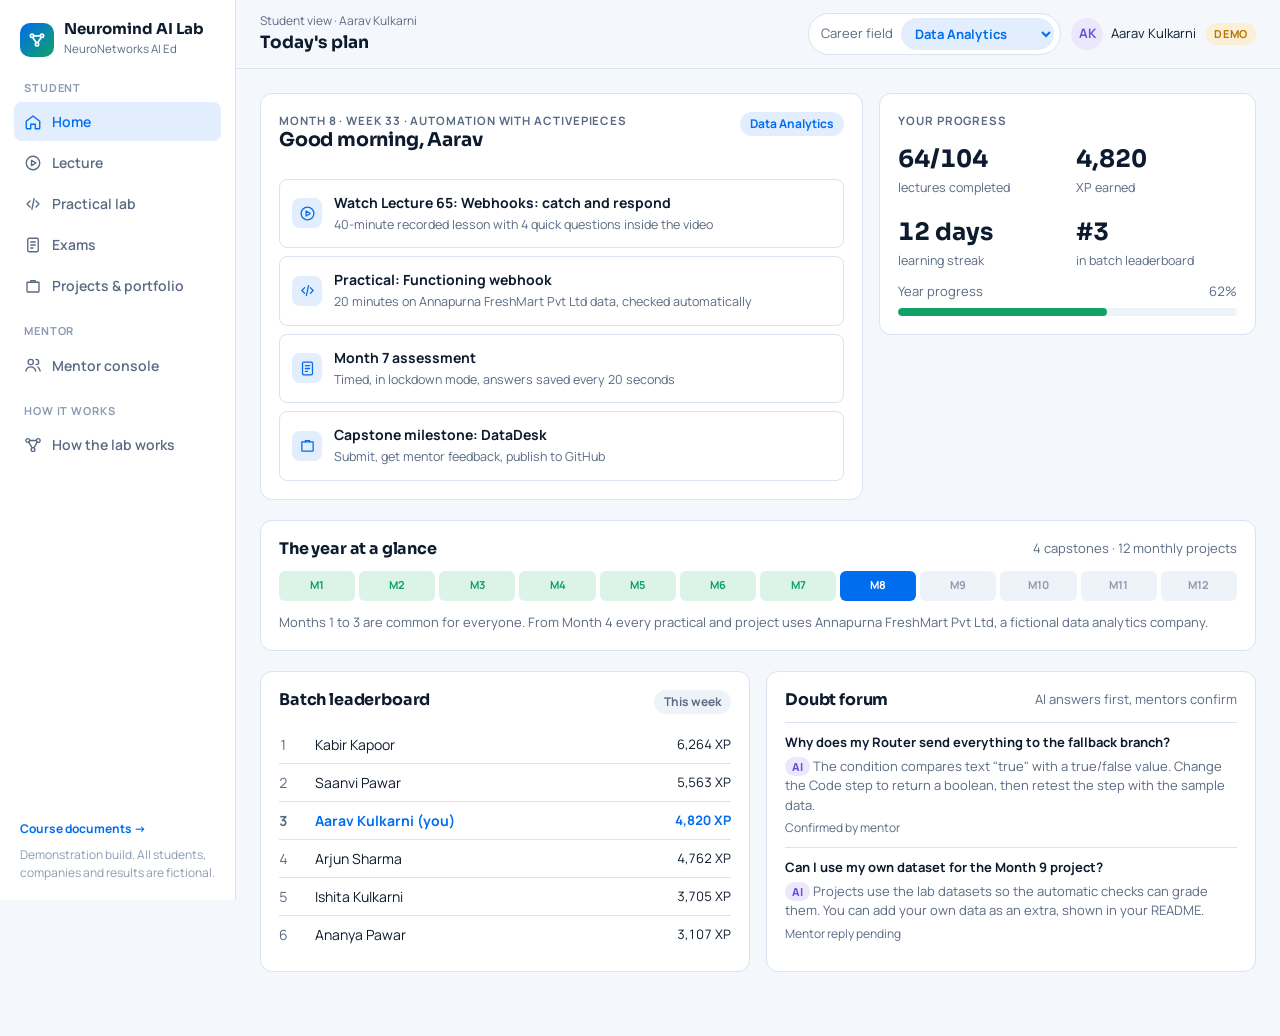
==== index.html @ dc72cc20 "Neuromind AI Lab demo and course documents" ====
<!doctype html>
<html lang="en">
<head>
<meta charset="utf-8">
<meta name="viewport" content="width=device-width,initial-scale=1,viewport-fit=cover">
<meta name="robots" content="noindex,nofollow">
<meta name="description" content="Clickable demo of the Neuromind AI Lab by NeuroNetworks AI Ed. All people, companies and numbers are demo data.">
<link rel="icon" href="data:image/svg+xml,%3Csvg xmlns=%22http://www.w3.org/2000/svg%22 viewBox=%220 0 24 24%22%3E%3Crect width=%2224%22 height=%2224%22 rx=%226%22 fill=%22%23006DEE%22/%3E%3Cg fill=%22none%22 stroke=%22%23fff%22 stroke-width=%222%22%3E%3Ccircle cx=%226%22 cy=%227%22 r=%222%22/%3E%3Ccircle cx=%2218%22 cy=%227%22 r=%222%22/%3E%3Ccircle cx=%2212%22 cy=%2217%22 r=%222%22/%3E%3Cpath d=%22M8 7h8M7 9l4 6M17 9l-4 6%22/%3E%3C/g%3E%3C/svg%3E">
<style>:root{color-scheme:light;padding-top:env(safe-area-inset-top,0px);padding-bottom:env(safe-area-inset-bottom,0px)}body{margin:0;font:14px system-ui,-apple-system,sans-serif}img{max-width:100%}[hidden]{display:none!important}</style>
<title>Neuromind AI Lab Demo</title>
<link rel="preconnect" href="https://fonts.googleapis.com">
<link rel="stylesheet" href="https://fonts.googleapis.com/css2?family=Sora:wght@500;600;700&family=Manrope:wght@400;500;600;700;800&family=JetBrains+Mono:wght@400;500;700&display=swap">
<link rel="stylesheet" href="styles.css">
</head>
<body>

<div class="app">
  <aside class="side" aria-label="Main navigation">
    <div class="brand">
      <div class="brand-mark"><svg viewBox="0 0 24 24" fill="none" stroke="#fff" stroke-width="2" stroke-linecap="round" aria-hidden="true"><circle cx="6" cy="7" r="2"/><circle cx="18" cy="7" r="2"/><circle cx="12" cy="17" r="2"/><path d="M8 7h8M7 9l4 6M17 9l-4 6"/></svg></div>
      <div><b>Neuromind AI Lab</b><small>NeuroNetworks AI Ed</small></div>
    </div>
    <nav id="nav" style="display:contents"></nav>
    <div class="side-foot"><a href="docs/" style="display:block;margin-bottom:8px;color:var(--brand);font-weight:700;text-decoration:none">Course documents &rarr;</a>Demonstration build. All students, companies and results are fictional.</div>
  </aside>
  <div class="main">
    <header class="topbar">
      <div class="crumb"><small id="crumbGroup">Student view</small><strong id="crumbTitle">Home</strong></div>
      <div class="top-tools">
        <label class="field-pick" for="fieldSel">Career field <select id="fieldSel" aria-label="Career field"></select></label>
        <div class="who"><span class="avatar" id="whoAvatar">AK</span><span id="whoName">Student</span></div>
        <span class="demo-tag">Demo</span>
      </div>
    </header>
    <main class="view" id="view"></main>
  </div>
</div>

<script src="modules/data.js"></script>
<script src="core.js"></script>
<script src="modules/home.js"></script>
<script src="modules/lecture.js"></script>
<script src="modules/practical.js"></script>
<script src="modules/exam.js"></script>
<script src="modules/projects.js"></script>
<script src="modules/mentor.js"></script>
<script src="modules/flowmap.js"></script>
<script>
  if (document.readyState === 'loading') document.addEventListener('DOMContentLoaded', () => NM.boot()); else NM.boot();
</script>

</body>
</html>
---- styles.css ----
/* Neuromind AI Lab demo — shared design system.
   Layout: app shell — left nav (collapses to top tabs on tablet/phone), top bar with field switcher, one working view at a time.
   Brand: NeuroNetworks AI Ed blue (#006DEE) and green, cool blue-tinted neutrals. */
:root {
  --bg: #F4F7FC; --surface: #FFFFFF; --surface-2: #EEF3FA; --line: #DAE3F0; --fg: #0D1B2E; --muted: #5A6A82; --faint: #8D9BB0;
  --brand: #006DEE; --brand-strong: #0052B8; --brand-soft: #E2EDFD; --on-brand: #FFFFFF;
  --green: #11A267; --green-soft: #DCF3E8; --amber: #B97300; --amber-soft: #FBEFD6; --red: #C93A30; --red-soft: #FBE2DF;
  --violet: #6A4CE0; --violet-soft: #ECE8FC;
  --code-bg: #0F1B2D; --code-fg: #DCE6F5; --code-muted: #7F91AB; --code-key: #7CB7FF; --code-str: #7EE0AE; --code-num: #FFC870;
  --shadow: 0 1px 2px rgba(13, 27, 46, .06), 0 6px 20px rgba(13, 27, 46, .06);
  --radius: 12px; --radius-sm: 8px;
  --display: "Sora", "Manrope", system-ui, sans-serif; --body: "Manrope", system-ui, -apple-system, "Segoe UI", sans-serif;
  --mono: "JetBrains Mono", ui-monospace, "SFMono-Regular", Menlo, Consolas, monospace;
}
@media (prefers-color-scheme: dark) { :root:not([data-theme="light"]) {
  --bg: #0A111D; --surface: #111A2B; --surface-2: #17223A; --line: #24324D; --fg: #E5ECF7; --muted: #95A5BD; --faint: #6C7D97;
  --brand: #4B9BFF; --brand-strong: #7AB4FF; --brand-soft: #132A4D; --on-brand: #06101F;
  --green: #34C98C; --green-soft: #10372A; --amber: #E8A93C; --amber-soft: #3A2C10; --red: #F2685D; --red-soft: #3E1A17;
  --violet: #A08BFF; --violet-soft: #251E48;
  --code-bg: #070D18; --shadow: 0 1px 2px rgba(0,0,0,.4), 0 6px 20px rgba(0,0,0,.3); color-scheme: dark } }
:root[data-theme="dark"] {
  --bg: #0A111D; --surface: #111A2B; --surface-2: #17223A; --line: #24324D; --fg: #E5ECF7; --muted: #95A5BD; --faint: #6C7D97;
  --brand: #4B9BFF; --brand-strong: #7AB4FF; --brand-soft: #132A4D; --on-brand: #06101F;
  --green: #34C98C; --green-soft: #10372A; --amber: #E8A93C; --amber-soft: #3A2C10; --red: #F2685D; --red-soft: #3E1A17;
  --violet: #A08BFF; --violet-soft: #251E48;
  --code-bg: #070D18; --shadow: 0 1px 2px rgba(0,0,0,.4), 0 6px 20px rgba(0,0,0,.3); color-scheme: dark }

* { box-sizing: border-box }
html, body { height: 100% }
body { background: var(--bg); color: var(--fg); font-family: var(--body); font-size: 15px; line-height: 1.5; -webkit-font-smoothing: antialiased }
h1, h2, h3, h4 { font-family: var(--display); line-height: 1.25; margin: 0; text-wrap: balance; letter-spacing: -.01em }
h1 { font-size: 24px } h2 { font-size: 19px } h3 { font-size: 16px } h4 { font-size: 14px }
p { margin: 0 }
a { color: var(--brand) }
button, input, select, textarea { font: inherit; color: inherit }
:focus-visible { outline: 2px solid var(--brand); outline-offset: 2px }
code, kbd, pre { font-family: var(--mono); font-size: 13px }
.num { font-variant-numeric: tabular-nums }

/* ---------- App shell ---------- */
.app { display: grid; grid-template-columns: 236px minmax(0, 1fr); min-height: 100% }
.side { background: var(--surface); border-right: 1px solid var(--line); padding: 18px 14px; display: flex; flex-direction: column; gap: 18px; position: sticky; top: 0; height: 100vh; overflow-y: auto }
.brand { display: flex; align-items: center; gap: 10px; padding: 2px 6px }
.brand-mark { width: 34px; height: 34px; border-radius: 10px; background: linear-gradient(135deg, var(--brand), var(--green)); display: grid; place-items: center; flex: none }
.brand-mark svg { width: 20px; height: 20px }
.brand b { font-family: var(--display); font-size: 15px; display: block; line-height: 1.15 }
.brand small { color: var(--muted); font-size: 11.5px }
.nav-group { display: grid; gap: 2px }
.nav-group > span { font-size: 11px; font-weight: 700; letter-spacing: .08em; text-transform: uppercase; color: var(--faint); padding: 0 10px 4px }
.nav-btn { display: flex; align-items: center; gap: 10px; width: 100%; text-align: left; background: none; border: 0; border-radius: var(--radius-sm); padding: 9px 10px; cursor: pointer; color: var(--muted); font-weight: 600; font-size: 14px }
.nav-btn svg { width: 18px; height: 18px; flex: none }
.nav-btn:hover { background: var(--surface-2); color: var(--fg) }
.nav-btn[aria-current="page"] { background: var(--brand-soft); color: var(--brand) }
.side-foot { margin-top: auto; font-size: 12px; color: var(--faint); padding: 0 6px }

.main { min-width: 0; display: flex; flex-direction: column }
.topbar { position: sticky; top: env(safe-area-inset-top, 0px); z-index: 5; background: color-mix(in srgb, var(--bg) 88%, transparent); backdrop-filter: blur(8px);
  border-bottom: 1px solid var(--line); display: flex; flex-wrap: wrap; align-items: center; gap: 12px; justify-content: space-between;
  padding-block: 12px; padding-left: max(24px, env(safe-area-inset-left, 0px)); padding-right: max(24px, env(safe-area-inset-right, 0px)) }
.crumb { display: flex; flex-direction: column; min-width: 0 }
.crumb small { color: var(--muted); font-size: 12px }
.crumb strong { font-family: var(--display); font-size: 17px }
.top-tools { display: flex; align-items: center; gap: 10px; flex-wrap: wrap }
.field-pick { display: flex; align-items: center; gap: 8px; background: var(--surface); border: 1px solid var(--line); border-radius: 99px; padding: 4px 6px 4px 12px; font-size: 13px; color: var(--muted) }
.field-pick select { border: 0; background: var(--brand-soft); color: var(--brand); font-weight: 700; border-radius: 99px; padding: 6px 10px; cursor: pointer }
.who { display: flex; align-items: center; gap: 8px; font-size: 13px }
.avatar { width: 32px; height: 32px; border-radius: 50%; background: var(--violet-soft); color: var(--violet); display: grid; place-items: center; font-weight: 700; font-size: 13px; flex: none }
.view { padding-block: 24px 64px; padding-left: max(24px, env(safe-area-inset-left, 0px)); padding-right: max(24px, env(safe-area-inset-right, 0px)); display: grid; gap: 20px; align-content: start; min-width: 0 }
.demo-tag { font-size: 11px; font-weight: 700; letter-spacing: .06em; text-transform: uppercase; color: var(--amber); background: var(--amber-soft); padding: 3px 8px; border-radius: 99px }

/* ---------- Shared components (modules use these) ---------- */
.card { background: var(--surface); border: 1px solid var(--line); border-radius: var(--radius); padding: 18px; min-width: 0 }
.card.flat { box-shadow: none } .card.raised { box-shadow: var(--shadow) }
.card-head { display: flex; justify-content: space-between; align-items: start; gap: 12px; margin-bottom: 12px; flex-wrap: wrap }
.eyebrow { font-size: 11.5px; font-weight: 700; letter-spacing: .08em; text-transform: uppercase; color: var(--muted) }
.muted { color: var(--muted) } .small { font-size: 13px } .tiny { font-size: 12px }
.row { display: flex; gap: 12px; align-items: center; flex-wrap: wrap }
.stack { display: grid; gap: 12px }
.grid-2 { display: grid; grid-template-columns: repeat(2, minmax(0, 1fr)); gap: 16px }
.grid-3 { display: grid; grid-template-columns: repeat(3, minmax(0, 1fr)); gap: 16px }
.grid-4 { display: grid; grid-template-columns: repeat(4, minmax(0, 1fr)); gap: 16px }
.btn { display: inline-flex; align-items: center; justify-content: center; gap: 8px; border: 1px solid var(--line); background: var(--surface); color: var(--fg); border-radius: var(--radius-sm); padding: 9px 14px; font-weight: 700; font-size: 14px; cursor: pointer; white-space: nowrap }
.btn:hover { border-color: var(--brand); color: var(--brand) }
.btn.primary { background: var(--brand); border-color: var(--brand); color: var(--on-brand) }
.btn.primary:hover { background: var(--brand-strong); border-color: var(--brand-strong); color: var(--on-brand) }
.btn.success { background: var(--green); border-color: var(--green); color: #fff }
.btn.ghost { background: transparent; border-color: transparent }
.btn.sm { padding: 6px 10px; font-size: 13px }
.btn:disabled { opacity: .5; cursor: not-allowed }
.btn svg { width: 16px; height: 16px }
.pill { display: inline-flex; align-items: center; gap: 6px; font-size: 12px; font-weight: 700; padding: 3px 10px; border-radius: 99px; background: var(--surface-2); color: var(--muted); white-space: nowrap }
.pill.blue { background: var(--brand-soft); color: var(--brand) } .pill.green { background: var(--green-soft); color: var(--green) }
.pill.amber { background: var(--amber-soft); color: var(--amber) } .pill.red { background: var(--red-soft); color: var(--red) }
.pill.violet { background: var(--violet-soft); color: var(--violet) }
.dot { width: 8px; height: 8px; border-radius: 50%; background: currentColor; display: inline-block }
.progress { height: 8px; background: var(--surface-2); border-radius: 99px; overflow: hidden }
.progress > i { display: block; height: 100%; background: var(--brand); border-radius: inherit; transition: width .5s ease }
.progress.green > i { background: var(--green) }
.stat { display: grid; gap: 2px }
.stat b { font-family: var(--display); font-size: 24px; font-variant-numeric: tabular-nums }
.stat span { color: var(--muted); font-size: 12.5px }
.table-wrap { overflow-x: auto; border: 1px solid var(--line); border-radius: var(--radius) }
table { width: 100%; border-collapse: collapse; font-size: 14px; background: var(--surface) }
th { text-align: left; font-size: 12px; font-weight: 700; letter-spacing: .04em; text-transform: uppercase; color: var(--muted); background: var(--surface-2); padding: 10px 12px; white-space: nowrap }
td { padding: 10px 12px; border-top: 1px solid var(--line); vertical-align: middle }
tr.clickable { cursor: pointer } tr.clickable:hover td { background: var(--surface-2) }
.code { background: var(--code-bg); color: var(--code-fg); border-radius: var(--radius-sm); padding: 14px 16px; overflow-x: auto; font-family: var(--mono); font-size: 13px; line-height: 1.6; white-space: pre }
.code .k { color: var(--code-key) } .code .s { color: var(--code-str) } .code .n { color: var(--code-num) } .code .c { color: var(--code-muted) }
.term { background: var(--code-bg); color: var(--code-fg); border-radius: var(--radius-sm); padding: 12px 14px; font-family: var(--mono); font-size: 12.5px; line-height: 1.6; min-height: 120px; overflow: auto; white-space: pre-wrap }
.term .ok { color: var(--code-str) } .term .bad { color: #FF8A80 } .term .dim { color: var(--code-muted) }
.check { display: flex; gap: 10px; align-items: start; padding: 8px 0; border-top: 1px solid var(--line); font-size: 14px }
.check:first-child { border-top: 0 }
.check .ic { width: 20px; height: 20px; border-radius: 50%; display: grid; place-items: center; flex: none; font-size: 12px; font-weight: 800 }
.check.pass .ic { background: var(--green-soft); color: var(--green) } .check.fail .ic { background: var(--red-soft); color: var(--red) }
.check.wait .ic { background: var(--surface-2); color: var(--faint) } .check.run .ic { background: var(--brand-soft); color: var(--brand) }
.tabs { display: flex; gap: 4px; border-bottom: 1px solid var(--line); overflow-x: auto }
.tab { background: none; border: 0; border-bottom: 2px solid transparent; padding: 10px 12px; font-weight: 700; color: var(--muted); cursor: pointer; white-space: nowrap }
.tab[aria-selected="true"] { color: var(--brand); border-color: var(--brand) }
.empty { color: var(--muted); text-align: center; padding: 28px 12px; font-size: 14px }
.note { font-size: 13px; color: var(--muted); background: var(--surface-2); border-radius: var(--radius-sm); padding: 10px 12px }
.callout { border: 1px solid var(--line); border-left: 3px solid var(--brand); border-radius: var(--radius-sm); padding: 12px 14px; background: var(--surface) }
.field-input { width: 100%; border: 1px solid var(--line); background: var(--surface); border-radius: var(--radius-sm); padding: 9px 12px }
.field-input:focus { outline: 2px solid var(--brand); outline-offset: 0; border-color: var(--brand) }
.spin { width: 14px; height: 14px; border-radius: 50%; border: 2px solid currentColor; border-right-color: transparent; display: inline-block; animation: nm-spin .8s linear infinite }
@keyframes nm-spin { to { transform: rotate(360deg) } }

/* Toasts */
.toasts { position: fixed; right: max(16px, env(safe-area-inset-right, 0px)); bottom: calc(16px + env(safe-area-inset-bottom, 0px)); display: grid; gap: 8px; z-index: 50; max-width: min(380px, calc(100vw - 32px)) }
.toast { background: var(--fg); color: var(--bg); border-radius: var(--radius-sm); padding: 11px 14px; font-size: 14px; font-weight: 600; box-shadow: var(--shadow); display: flex; gap: 10px; align-items: center; animation: nm-in .25s ease }
.toast.green { background: var(--green); color: #fff } .toast.amber { background: var(--amber); color: #fff } .toast.red { background: var(--red); color: #fff }
@keyframes nm-in { from { transform: translateY(8px); opacity: 0 } }

/* Modal */
.modal-back { position: fixed; inset: 0; background: rgba(5, 12, 24, .55); display: grid; place-items: center; z-index: 40; padding: 16px }
.modal { background: var(--surface); border-radius: 16px; max-width: 560px; width: 100%; padding: 22px; box-shadow: var(--shadow); max-height: calc(100vh - 32px); overflow: auto; display: grid; gap: 14px }

/* Home */
.hero-strip { display: grid; grid-template-columns: minmax(0, 1.6fr) minmax(0, 1fr); gap: 16px; align-items: start }
.today { display: grid; gap: 14px }
.today-steps { display: grid; gap: 8px }
.today-step { display: flex; align-items: center; gap: 12px; padding: 12px; border: 1px solid var(--line); border-radius: var(--radius-sm); background: var(--surface); cursor: pointer; text-align: left; width: 100% }
.today-step:hover { border-color: var(--brand) }
.today-step .ix { width: 30px; height: 30px; border-radius: 8px; display: grid; place-items: center; background: var(--brand-soft); color: var(--brand); flex: none }
.today-step .ix svg { width: 17px; height: 17px }
.today-step .tx { flex: 1; min-width: 0 }
.today-step .tx b { display: block; font-size: 14px }
.today-step .tx span { font-size: 12.5px; color: var(--muted) }
.lb li { display: grid; grid-template-columns: 26px 1fr auto; gap: 10px; align-items: center; padding: 8px 0; border-top: 1px solid var(--line); font-size: 14px }
.lb li:first-child { border-top: 0 }
.lb li.me { color: var(--brand); font-weight: 700 }
.lb ol { list-style: none; margin: 0; padding: 0 }
.forum-item { display: grid; gap: 4px; padding: 10px 0; border-top: 1px solid var(--line) }
.forum-item:first-child { border-top: 0 }
.ai-badge { font-size: 11px; font-weight: 800; color: var(--violet); background: var(--violet-soft); padding: 2px 7px; border-radius: 99px }
.months { display: grid; grid-template-columns: repeat(12, minmax(0, 1fr)); gap: 4px }
.months i { height: 30px; border-radius: 6px; background: var(--surface-2); display: grid; place-items: center; font-style: normal; font-size: 11px; font-weight: 700; color: var(--faint) }
.months i.done { background: var(--green-soft); color: var(--green) } .months i.now { background: var(--brand); color: var(--on-brand) }

/* ---------- Responsive: tablet and phone ---------- */
@media (max-width: 1100px) {
  .grid-4 { grid-template-columns: repeat(2, minmax(0, 1fr)) }
  .grid-3 { grid-template-columns: repeat(2, minmax(0, 1fr)) }
  .hero-strip { grid-template-columns: minmax(0, 1fr) }
}
@media (max-width: 900px) {
  .app { grid-template-columns: minmax(0, 1fr) }
  .side { position: static; height: auto; flex-direction: row; align-items: center; gap: 10px; border-right: 0; border-bottom: 1px solid var(--line); overflow-x: auto; padding: 10px max(16px, env(safe-area-inset-left, 0px)) }
  .side .nav-group > span, .side-foot, .brand small { display: none }
  .nav-group { display: flex; gap: 4px }
  .nav-btn { white-space: nowrap; padding: 8px 10px }
  .brand b { font-size: 14px; white-space: nowrap }
  .topbar, .view { padding-left: max(16px, env(safe-area-inset-left, 0px)); padding-right: max(16px, env(safe-area-inset-right, 0px)) }
}
@media (max-width: 640px) {
  .grid-2, .grid-3, .grid-4 { grid-template-columns: minmax(0, 1fr) }
  .months { grid-template-columns: repeat(6, minmax(0, 1fr)) }
}
@media (prefers-reduced-motion: reduce) { *, *::before, *::after { animation-duration: .01ms !important; transition-duration: .01ms !important } }
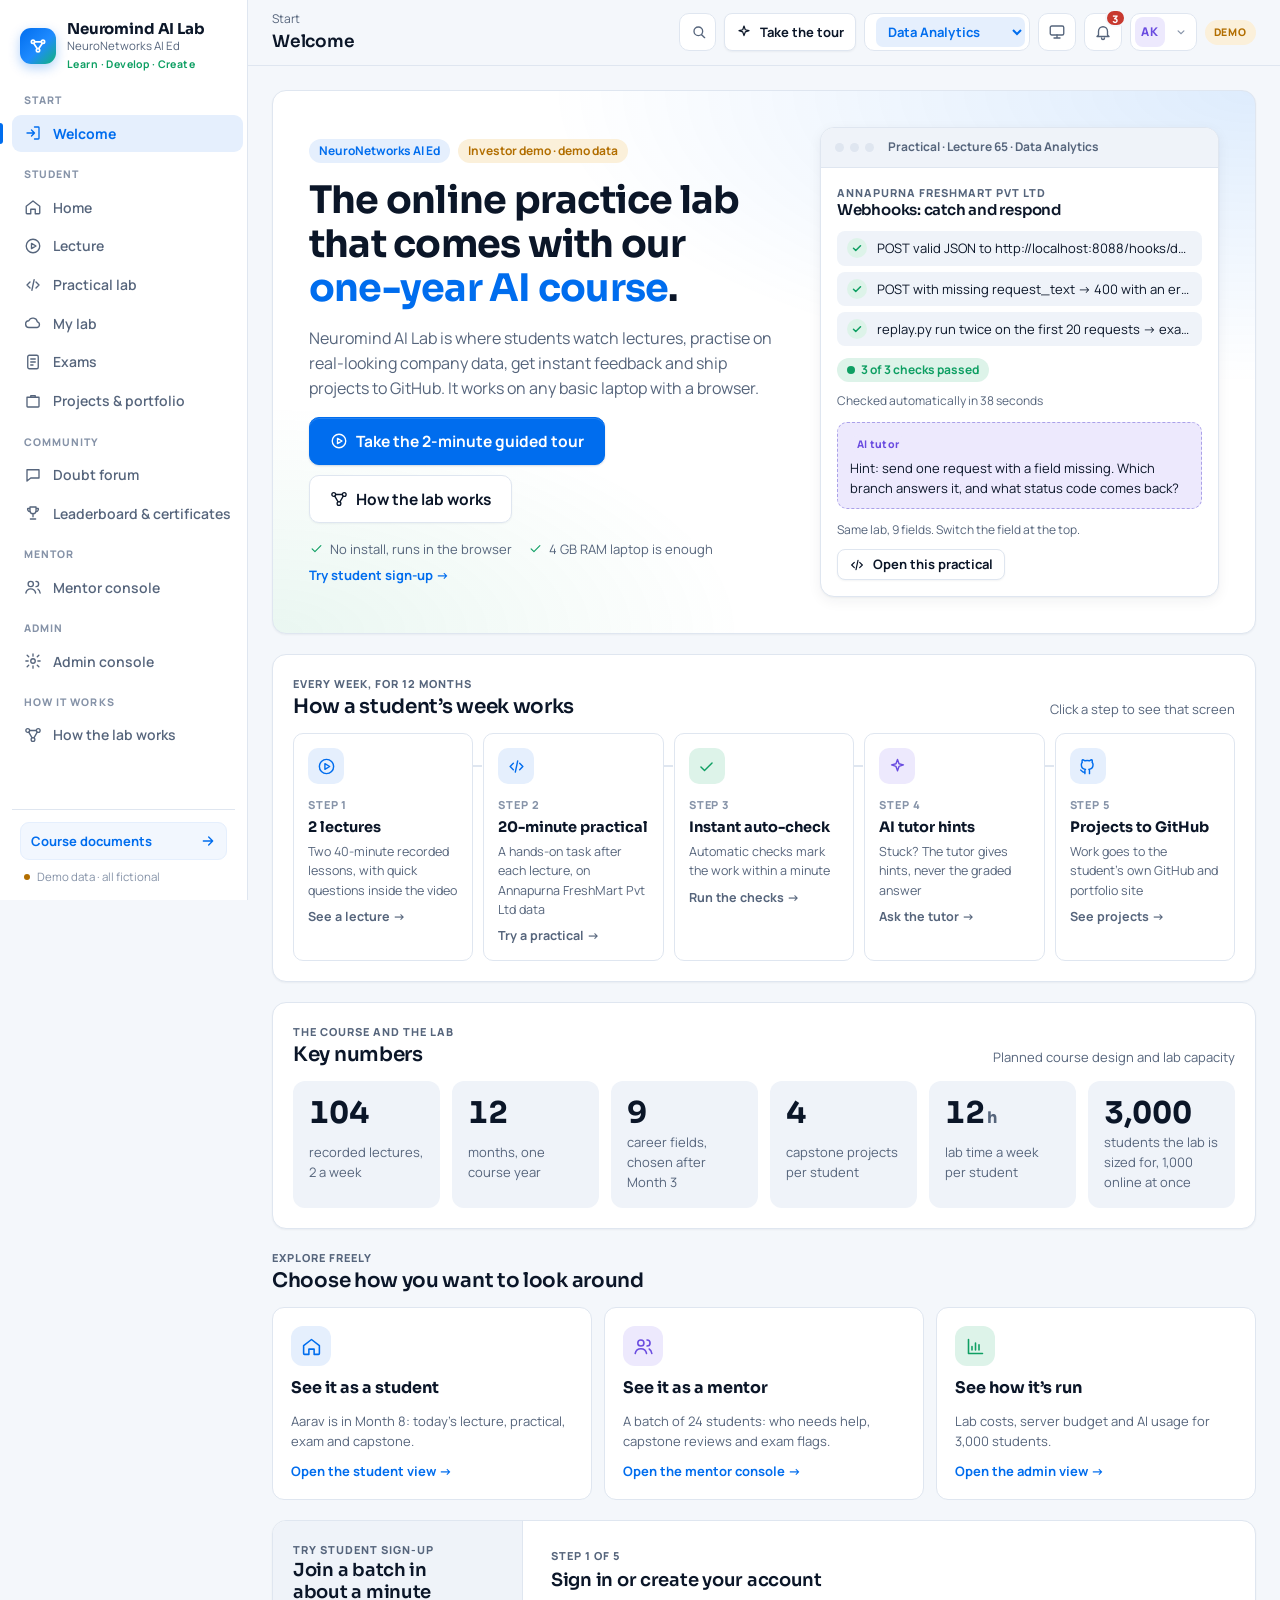
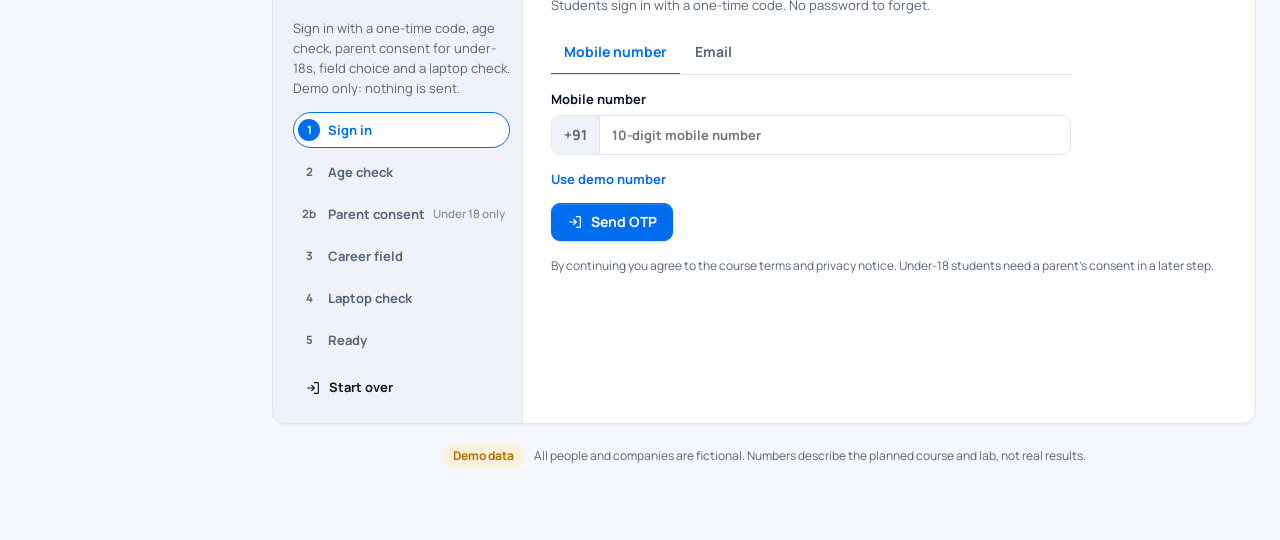
==== commit 6a21e38b: "Work in progress: UI refresh and new screens (welcome, my lab, forum, leaderboard, admin)" ====
--- a/index.html
+++ b/index.html
@@ -5,31 +5,45 @@
 <meta name="viewport" content="width=device-width,initial-scale=1,viewport-fit=cover">
 <meta name="robots" content="noindex,nofollow">
 <meta name="description" content="Clickable demo of the Neuromind AI Lab by NeuroNetworks AI Ed. All people, companies and numbers are demo data.">
+<meta name="theme-color" content="#006DEE">
 <link rel="icon" href="data:image/svg+xml,%3Csvg xmlns=%22http://www.w3.org/2000/svg%22 viewBox=%220 0 24 24%22%3E%3Crect width=%2224%22 height=%2224%22 rx=%226%22 fill=%22%23006DEE%22/%3E%3Cg fill=%22none%22 stroke=%22%23fff%22 stroke-width=%222%22%3E%3Ccircle cx=%226%22 cy=%227%22 r=%222%22/%3E%3Ccircle cx=%2218%22 cy=%227%22 r=%222%22/%3E%3Ccircle cx=%2212%22 cy=%2217%22 r=%222%22/%3E%3Cpath d=%22M8 7h8M7 9l4 6M17 9l-4 6%22/%3E%3C/g%3E%3C/svg%3E">
-<style>:root{color-scheme:light;padding-top:env(safe-area-inset-top,0px);padding-bottom:env(safe-area-inset-bottom,0px)}body{margin:0;font:14px system-ui,-apple-system,sans-serif}img{max-width:100%}[hidden]{display:none!important}</style>
+<style>:root{color-scheme:light}body{margin:0;font:14px system-ui,-apple-system,sans-serif}img{max-width:100%}[hidden]{display:none!important}</style>
+<script>try{var t=localStorage.getItem('nm-demo-theme');if(t==='light'||t==='dark')document.documentElement.setAttribute('data-theme',t)}catch(e){}</script>
 <title>Neuromind AI Lab Demo</title>
 <link rel="preconnect" href="https://fonts.googleapis.com">
+<link rel="preconnect" href="https://fonts.gstatic.com" crossorigin>
 <link rel="stylesheet" href="https://fonts.googleapis.com/css2?family=Sora:wght@500;600;700&family=Manrope:wght@400;500;600;700;800&family=JetBrains+Mono:wght@400;500;700&display=swap">
 <link rel="stylesheet" href="styles.css">
 </head>
 <body>
 
-<div class="app">
-  <aside class="side" aria-label="Main navigation">
-    <div class="brand">
+<div class="app" id="app">
+  <aside class="side" id="side" aria-label="Main navigation">
+    <a class="brand" href="#home" aria-label="Neuromind AI Lab home">
       <div class="brand-mark"><svg viewBox="0 0 24 24" fill="none" stroke="#fff" stroke-width="2" stroke-linecap="round" aria-hidden="true"><circle cx="6" cy="7" r="2"/><circle cx="18" cy="7" r="2"/><circle cx="12" cy="17" r="2"/><path d="M8 7h8M7 9l4 6M17 9l-4 6"/></svg></div>
-      <div><b>Neuromind AI Lab</b><small>NeuroNetworks AI Ed</small></div>
+      <div><b>Neuromind AI Lab</b><small>NeuroNetworks AI Ed</small><small class="tagline">Learn · Develop · Create</small></div>
+    </a>
+    <nav id="nav" class="side-nav" aria-label="Screens"></nav>
+    <div class="side-foot">
+      <a class="docs-link" href="docs/">Course documents <svg viewBox="0 0 24 24" fill="none" stroke="currentColor" stroke-width="2" stroke-linecap="round" stroke-linejoin="round" aria-hidden="true"><path d="M5 12h14M13 6l6 6-6 6"/></svg></a>
+      <div class="demo-note"><span class="dot"></span>Demo data · all fictional</div>
     </div>
-    <nav id="nav" style="display:contents"></nav>
-    <div class="side-foot"><a href="docs/" style="display:block;margin-bottom:8px;color:var(--brand);font-weight:700;text-decoration:none">Course documents &rarr;</a>Demonstration build. All students, companies and results are fictional.</div>
   </aside>
+  <div class="side-backdrop" id="sideBackdrop"></div>
   <div class="main">
     <header class="topbar">
-      <div class="crumb"><small id="crumbGroup">Student view</small><strong id="crumbTitle">Home</strong></div>
+      <div class="top-left">
+        <button class="icon-btn menu-btn" id="menuBtn" type="button" aria-label="Open menu" aria-controls="side" aria-expanded="false"><svg viewBox="0 0 24 24" fill="none" stroke="currentColor" stroke-width="2" stroke-linecap="round" aria-hidden="true"><path d="M4 7h16M4 12h16M4 17h16"/></svg></button>
+        <div class="crumb"><small id="crumbGroup">Student view</small><strong id="crumbTitle">Home</strong></div>
+      </div>
       <div class="top-tools">
-        <label class="field-pick" for="fieldSel">Career field <select id="fieldSel" aria-label="Career field"></select></label>
-        <div class="who"><span class="avatar" id="whoAvatar">AK</span><span id="whoName">Student</span></div>
-        <span class="demo-tag">Demo</span>
+        <button class="search-btn" id="searchBtn" type="button" aria-label="Search screens, lectures and students" aria-keyshortcuts="Control+K Meta+K"><svg viewBox="0 0 24 24" fill="none" stroke="currentColor" stroke-width="2" stroke-linecap="round" aria-hidden="true"><circle cx="11" cy="11" r="6.5"/><path d="M16 16l4.5 4.5"/></svg><span class="lbl">Search</span><kbd id="searchKbd">Ctrl K</kbd></button>
+        <button class="btn sm tour-btn" id="tourBtn" type="button" aria-label="Take the guided tour"><svg viewBox="0 0 24 24" fill="none" stroke="currentColor" stroke-width="1.8" stroke-linecap="round" stroke-linejoin="round" aria-hidden="true"><path d="M12 3l1.9 5.6L19.5 10l-5.6 1.9L12 17.5l-1.9-5.6L4.5 10l5.6-1.4z"/></svg><span class="tb-lbl">Take the tour</span></button>
+        <label class="field-pick" for="fieldSel"><span class="fp-lbl">Career field</span> <select id="fieldSel" aria-label="Career field"></select></label>
+        <button class="icon-btn" id="themeBtn" type="button" aria-label="Colour theme" aria-haspopup="menu" aria-expanded="false"></button>
+        <button class="icon-btn" id="bellBtn" type="button" aria-label="Notifications" aria-haspopup="dialog" aria-expanded="false"><svg viewBox="0 0 24 24" fill="none" stroke="currentColor" stroke-width="1.8" stroke-linecap="round" stroke-linejoin="round" aria-hidden="true"><path d="M6 16V11a6 6 0 0 1 12 0v5l2 2H4z"/><path d="M10 20a2 2 0 0 0 4 0"/></svg><span class="badge" id="bellCount" hidden>0</span></button>
+        <button class="who" id="roleBtn" type="button" aria-label="Switch view" aria-haspopup="menu" aria-expanded="false"><span class="avatar" id="whoAvatar">AK</span><span class="who-tx"><b id="whoName">Student</b><small id="whoRole">Student</small></span><svg class="caret" viewBox="0 0 24 24" fill="none" stroke="currentColor" stroke-width="2" stroke-linecap="round" aria-hidden="true"><path d="M7 10l5 5 5-5"/></svg></button>
+        <span class="demo-tag" title="All people, companies and numbers are fictional">Demo</span>
       </div>
     </header>
     <main class="view" id="view"></main>
@@ -38,12 +52,17 @@
 
 <script src="modules/data.js"></script>
 <script src="core.js"></script>
+<script src="modules/welcome.js"></script>
 <script src="modules/home.js"></script>
 <script src="modules/lecture.js"></script>
 <script src="modules/practical.js"></script>
 <script src="modules/exam.js"></script>
 <script src="modules/projects.js"></script>
 <script src="modules/mentor.js"></script>
+<script src="modules/workspace.js"></script>
+<script src="modules/forum.js"></script>
+<script src="modules/achievements.js"></script>
+<script src="modules/admin.js"></script>
 <script src="modules/flowmap.js"></script>
 <script>
   if (document.readyState === 'loading') document.addEventListener('DOMContentLoaded', () => NM.boot()); else NM.boot();
--- a/styles.css
+++ b/styles.css
@@ -1,149 +1,285 @@
 /* Neuromind AI Lab demo — shared design system.
-   Layout: app shell — left nav (collapses to top tabs on tablet/phone), top bar with field switcher, one working view at a time.
-   Brand: NeuroNetworks AI Ed blue (#006DEE) and green, cool blue-tinted neutrals. */
+   Layout: app shell — left nav (off-canvas drawer on tablet/phone), top bar with search, tour, field switcher, theme, notifications and role, one working view at a time.
+   Brand: NeuroNetworks AI Ed blue (#006DEE) with a green accent, cool blue-tinted neutrals. Tokens are only ever added, never renamed. */
 :root {
-  --bg: #F4F7FC; --surface: #FFFFFF; --surface-2: #EEF3FA; --line: #DAE3F0; --fg: #0D1B2E; --muted: #5A6A82; --faint: #8D9BB0;
-  --brand: #006DEE; --brand-strong: #0052B8; --brand-soft: #E2EDFD; --on-brand: #FFFFFF;
-  --green: #11A267; --green-soft: #DCF3E8; --amber: #B97300; --amber-soft: #FBEFD6; --red: #C93A30; --red-soft: #FBE2DF;
-  --violet: #6A4CE0; --violet-soft: #ECE8FC;
-  --code-bg: #0F1B2D; --code-fg: #DCE6F5; --code-muted: #7F91AB; --code-key: #7CB7FF; --code-str: #7EE0AE; --code-num: #FFC870;
-  --shadow: 0 1px 2px rgba(13, 27, 46, .06), 0 6px 20px rgba(13, 27, 46, .06);
-  --radius: 12px; --radius-sm: 8px;
+  --bg: #F4F7FB; --surface: #FFFFFF; --surface-2: #EFF3F9; --surface-3: #E6ECF5; --line: #DFE6F0; --line-strong: #C9D4E4;
+  --fg: #0B1628; --muted: #56657C; --faint: #8693A8;
+  --brand: #006DEE; --brand-strong: #0057C2; --brand-soft: #E5EFFD; --brand-softer: #F2F7FE; --on-brand: #FFFFFF;
+  --green: #0E9F63; --green-strong: #0A8150; --green-soft: #DDF3E9; --amber: #B26E00; --amber-soft: #FBF0DA; --red: #C8392F; --red-soft: #FCE4E1;
+  --violet: #6A4CE0; --violet-soft: #EDE9FD;
+  --code-bg: #0E1A2C; --code-fg: #DCE6F5; --code-muted: #7F91AB; --code-key: #7CB7FF; --code-str: #7EE0AE; --code-num: #FFC870;
+  --brand-grad: linear-gradient(135deg, #006DEE 0%, #1F8BFF 55%, #12B37A 100%);
+  --ring: color-mix(in srgb, var(--brand) 32%, transparent);
+  --backdrop: rgba(8, 16, 30, .48);
+  --shadow-xs: 0 1px 2px rgba(15, 30, 55, .05);
+  --shadow: 0 1px 2px rgba(15, 30, 55, .04), 0 4px 14px rgba(15, 30, 55, .06);
+  --shadow-lg: 0 2px 6px rgba(15, 30, 55, .06), 0 18px 48px rgba(15, 30, 55, .16);
+  --radius: 14px; --radius-sm: 9px; --radius-lg: 18px; --radius-pill: 999px;
+  --ease: cubic-bezier(.2, .7, .2, 1);
+  --side-w: 248px;
   --display: "Sora", "Manrope", system-ui, sans-serif; --body: "Manrope", system-ui, -apple-system, "Segoe UI", sans-serif;
   --mono: "JetBrains Mono", ui-monospace, "SFMono-Regular", Menlo, Consolas, monospace;
 }
 @media (prefers-color-scheme: dark) { :root:not([data-theme="light"]) {
-  --bg: #0A111D; --surface: #111A2B; --surface-2: #17223A; --line: #24324D; --fg: #E5ECF7; --muted: #95A5BD; --faint: #6C7D97;
-  --brand: #4B9BFF; --brand-strong: #7AB4FF; --brand-soft: #132A4D; --on-brand: #06101F;
-  --green: #34C98C; --green-soft: #10372A; --amber: #E8A93C; --amber-soft: #3A2C10; --red: #F2685D; --red-soft: #3E1A17;
-  --violet: #A08BFF; --violet-soft: #251E48;
-  --code-bg: #070D18; --shadow: 0 1px 2px rgba(0,0,0,.4), 0 6px 20px rgba(0,0,0,.3); color-scheme: dark } }
+  --bg: #090F1A; --surface: #101828; --surface-2: #162034; --surface-3: #1D2940; --line: #223049; --line-strong: #31415F;
+  --fg: #E6EDF8; --muted: #97A6BE; --faint: #6B7C97;
+  --brand: #4B9BFF; --brand-strong: #78B4FF; --brand-soft: #12284A; --brand-softer: #0F1E36; --on-brand: #06101F;
+  --green: #34C98C; --green-strong: #5ED8A5; --green-soft: #0F3428; --amber: #E8A93C; --amber-soft: #382A10; --red: #F2685D; --red-soft: #3C1A17;
+  --violet: #A08BFF; --violet-soft: #241D47;
+  --code-bg: #070D18;
+  --brand-grad: linear-gradient(135deg, #2F86FF 0%, #4B9BFF 55%, #2DBF85 100%);
+  --backdrop: rgba(2, 6, 14, .66);
+  --shadow-xs: 0 1px 2px rgba(0, 0, 0, .3);
+  --shadow: 0 1px 2px rgba(0, 0, 0, .35), 0 6px 18px rgba(0, 0, 0, .28);
+  --shadow-lg: 0 2px 8px rgba(0, 0, 0, .4), 0 22px 56px rgba(0, 0, 0, .55);
+  color-scheme: dark } }
 :root[data-theme="dark"] {
-  --bg: #0A111D; --surface: #111A2B; --surface-2: #17223A; --line: #24324D; --fg: #E5ECF7; --muted: #95A5BD; --faint: #6C7D97;
-  --brand: #4B9BFF; --brand-strong: #7AB4FF; --brand-soft: #132A4D; --on-brand: #06101F;
-  --green: #34C98C; --green-soft: #10372A; --amber: #E8A93C; --amber-soft: #3A2C10; --red: #F2685D; --red-soft: #3E1A17;
-  --violet: #A08BFF; --violet-soft: #251E48;
-  --code-bg: #070D18; --shadow: 0 1px 2px rgba(0,0,0,.4), 0 6px 20px rgba(0,0,0,.3); color-scheme: dark }
+  --bg: #090F1A; --surface: #101828; --surface-2: #162034; --surface-3: #1D2940; --line: #223049; --line-strong: #31415F;
+  --fg: #E6EDF8; --muted: #97A6BE; --faint: #6B7C97;
+  --brand: #4B9BFF; --brand-strong: #78B4FF; --brand-soft: #12284A; --brand-softer: #0F1E36; --on-brand: #06101F;
+  --green: #34C98C; --green-strong: #5ED8A5; --green-soft: #0F3428; --amber: #E8A93C; --amber-soft: #382A10; --red: #F2685D; --red-soft: #3C1A17;
+  --violet: #A08BFF; --violet-soft: #241D47;
+  --code-bg: #070D18;
+  --brand-grad: linear-gradient(135deg, #2F86FF 0%, #4B9BFF 55%, #2DBF85 100%);
+  --backdrop: rgba(2, 6, 14, .66);
+  --shadow-xs: 0 1px 2px rgba(0, 0, 0, .3);
+  --shadow: 0 1px 2px rgba(0, 0, 0, .35), 0 6px 18px rgba(0, 0, 0, .28);
+  --shadow-lg: 0 2px 8px rgba(0, 0, 0, .4), 0 22px 56px rgba(0, 0, 0, .55);
+  color-scheme: dark }
+:root[data-theme="light"] { color-scheme: light }
 
 * { box-sizing: border-box }
 html, body { height: 100% }
-body { background: var(--bg); color: var(--fg); font-family: var(--body); font-size: 15px; line-height: 1.5; -webkit-font-smoothing: antialiased }
-h1, h2, h3, h4 { font-family: var(--display); line-height: 1.25; margin: 0; text-wrap: balance; letter-spacing: -.01em }
-h1 { font-size: 24px } h2 { font-size: 19px } h3 { font-size: 16px } h4 { font-size: 14px }
+body { margin: 0; background: var(--bg); color: var(--fg); font-family: var(--body); font-size: 15px; line-height: 1.55; -webkit-font-smoothing: antialiased; -moz-osx-font-smoothing: grayscale; text-rendering: optimizeLegibility }
+h1, h2, h3, h4 { font-family: var(--display); line-height: 1.25; margin: 0; text-wrap: balance; letter-spacing: -.015em; font-weight: 600 }
+h1 { font-size: 26px; font-weight: 700 } h2 { font-size: 20px } h3 { font-size: 16.5px } h4 { font-size: 14.5px }
 p { margin: 0 }
-a { color: var(--brand) }
+a { color: var(--brand); text-underline-offset: 2px }
 button, input, select, textarea { font: inherit; color: inherit }
-:focus-visible { outline: 2px solid var(--brand); outline-offset: 2px }
+:focus-visible { outline: 2px solid var(--brand); outline-offset: 2px; border-radius: 4px }
+::selection { background: var(--brand-soft) }
 code, kbd, pre { font-family: var(--mono); font-size: 13px }
+kbd { font-size: 11px; font-weight: 600; padding: 1px 6px; border: 1px solid var(--line); border-bottom-width: 2px; border-radius: 5px; background: var(--surface); color: var(--muted) }
 .num { font-variant-numeric: tabular-nums }
+.sr-only { position: absolute; width: 1px; height: 1px; overflow: hidden; clip: rect(0 0 0 0); white-space: nowrap }
 
 /* ---------- App shell ---------- */
-.app { display: grid; grid-template-columns: 236px minmax(0, 1fr); min-height: 100% }
-.side { background: var(--surface); border-right: 1px solid var(--line); padding: 18px 14px; display: flex; flex-direction: column; gap: 18px; position: sticky; top: 0; height: 100vh; overflow-y: auto }
-.brand { display: flex; align-items: center; gap: 10px; padding: 2px 6px }
-.brand-mark { width: 34px; height: 34px; border-radius: 10px; background: linear-gradient(135deg, var(--brand), var(--green)); display: grid; place-items: center; flex: none }
+.app { display: grid; grid-template-columns: var(--side-w) minmax(0, 1fr); min-height: 100% }
+.side { background: var(--surface); border-right: 1px solid var(--line); padding: 18px 12px 14px; display: flex; flex-direction: column; gap: 16px; position: sticky; top: 0; height: 100vh; height: 100dvh; overflow-y: auto; z-index: 30; scrollbar-width: thin }
+.brand { display: flex; align-items: center; gap: 11px; padding: 2px 8px 4px; text-decoration: none; color: inherit; min-width: 0 }
+.brand-mark { width: 36px; height: 36px; border-radius: 11px; background: var(--brand-grad); display: grid; place-items: center; flex: none; box-shadow: 0 4px 12px color-mix(in srgb, var(--brand) 30%, transparent) }
 .brand-mark svg { width: 20px; height: 20px }
-.brand b { font-family: var(--display); font-size: 15px; display: block; line-height: 1.15 }
-.brand small { color: var(--muted); font-size: 11.5px }
-.nav-group { display: grid; gap: 2px }
-.nav-group > span { font-size: 11px; font-weight: 700; letter-spacing: .08em; text-transform: uppercase; color: var(--faint); padding: 0 10px 4px }
-.nav-btn { display: flex; align-items: center; gap: 10px; width: 100%; text-align: left; background: none; border: 0; border-radius: var(--radius-sm); padding: 9px 10px; cursor: pointer; color: var(--muted); font-weight: 600; font-size: 14px }
-.nav-btn svg { width: 18px; height: 18px; flex: none }
+.brand b { font-family: var(--display); font-size: 15px; font-weight: 700; display: block; line-height: 1.15; letter-spacing: -.01em }
+.brand small { color: var(--muted); font-size: 11.5px; display: block }
+.brand .tagline { color: var(--green); font-weight: 700; font-size: 10.5px; letter-spacing: .04em; margin-top: 1px }
+.side-nav { display: grid; gap: 14px; align-content: start }
+.nav-group { display: grid; gap: 1px }
+.nav-group > span { font-size: 10.5px; font-weight: 800; letter-spacing: .1em; text-transform: uppercase; color: var(--faint); padding: 0 12px 5px }
+.nav-btn { position: relative; display: flex; align-items: center; gap: 11px; width: 100%; text-align: left; background: none; border: 0; border-radius: var(--radius-sm); padding: 8px 12px; cursor: pointer; color: var(--muted); font-weight: 600; font-size: 14px; transition: background .15s, color .15s }
+.nav-btn svg { width: 18px; height: 18px; flex: none; transition: color .15s }
+.nav-btn span { min-width: 0; overflow: hidden; text-overflow: ellipsis; white-space: nowrap }
 .nav-btn:hover { background: var(--surface-2); color: var(--fg) }
-.nav-btn[aria-current="page"] { background: var(--brand-soft); color: var(--brand) }
-.side-foot { margin-top: auto; font-size: 12px; color: var(--faint); padding: 0 6px }
+.nav-btn:active { background: var(--surface-3) }
+.nav-btn[aria-current="page"] { background: var(--brand-soft); color: var(--brand); font-weight: 700 }
+.nav-btn[aria-current="page"]::before { content: ""; position: absolute; left: -12px; top: 8px; bottom: 8px; width: 3px; border-radius: 0 3px 3px 0; background: var(--brand) }
+.side-foot { margin-top: auto; font-size: 12px; color: var(--faint); padding: 12px 8px 0; border-top: 1px solid var(--line); display: grid; gap: 8px }
+.side-foot .docs-link { display: flex; align-items: center; justify-content: space-between; gap: 8px; color: var(--brand); font-weight: 700; font-size: 13px; text-decoration: none; padding: 8px 10px; border-radius: var(--radius-sm); background: var(--brand-softer); border: 1px solid var(--brand-soft) }
+.side-foot .docs-link:hover { background: var(--brand-soft) }
+.side-foot .docs-link svg { width: 16px; height: 16px }
+.side-foot .demo-note { display: flex; align-items: center; gap: 7px; padding: 0 4px; font-size: 11.5px }
+.side-foot .demo-note .dot { color: var(--amber); width: 6px; height: 6px }
+.side-backdrop { display: none }
 
 .main { min-width: 0; display: flex; flex-direction: column }
-.topbar { position: sticky; top: env(safe-area-inset-top, 0px); z-index: 5; background: color-mix(in srgb, var(--bg) 88%, transparent); backdrop-filter: blur(8px);
-  border-bottom: 1px solid var(--line); display: flex; flex-wrap: wrap; align-items: center; gap: 12px; justify-content: space-between;
-  padding-block: 12px; padding-left: max(24px, env(safe-area-inset-left, 0px)); padding-right: max(24px, env(safe-area-inset-right, 0px)) }
+.topbar { position: sticky; top: 0; z-index: 20; background: color-mix(in srgb, var(--bg) 82%, transparent); -webkit-backdrop-filter: saturate(1.4) blur(12px); backdrop-filter: saturate(1.4) blur(12px);
+  border-bottom: 1px solid var(--line); display: flex; flex-wrap: wrap; align-items: center; gap: 10px 14px; justify-content: space-between;
+  padding-block: calc(10px + env(safe-area-inset-top, 0px)) 10px; padding-left: max(24px, env(safe-area-inset-left, 0px)); padding-right: max(24px, env(safe-area-inset-right, 0px)) }
+.top-left { display: flex; align-items: center; gap: 10px; min-width: 0; flex: 1 1 200px }
 .crumb { display: flex; flex-direction: column; min-width: 0 }
-.crumb small { color: var(--muted); font-size: 12px }
-.crumb strong { font-family: var(--display); font-size: 17px }
-.top-tools { display: flex; align-items: center; gap: 10px; flex-wrap: wrap }
-.field-pick { display: flex; align-items: center; gap: 8px; background: var(--surface); border: 1px solid var(--line); border-radius: 99px; padding: 4px 6px 4px 12px; font-size: 13px; color: var(--muted) }
-.field-pick select { border: 0; background: var(--brand-soft); color: var(--brand); font-weight: 700; border-radius: 99px; padding: 6px 10px; cursor: pointer }
-.who { display: flex; align-items: center; gap: 8px; font-size: 13px }
-.avatar { width: 32px; height: 32px; border-radius: 50%; background: var(--violet-soft); color: var(--violet); display: grid; place-items: center; font-weight: 700; font-size: 13px; flex: none }
-.view { padding-block: 24px 64px; padding-left: max(24px, env(safe-area-inset-left, 0px)); padding-right: max(24px, env(safe-area-inset-right, 0px)); display: grid; gap: 20px; align-content: start; min-width: 0 }
-.demo-tag { font-size: 11px; font-weight: 700; letter-spacing: .06em; text-transform: uppercase; color: var(--amber); background: var(--amber-soft); padding: 3px 8px; border-radius: 99px }
+.crumb small { color: var(--muted); font-size: 12px; white-space: nowrap; overflow: hidden; text-overflow: ellipsis }
+.crumb strong { font-family: var(--display); font-size: 17px; font-weight: 600; letter-spacing: -.01em; white-space: nowrap; overflow: hidden; text-overflow: ellipsis }
+.top-tools { display: flex; align-items: center; gap: 8px; flex-wrap: wrap; justify-content: flex-end; min-width: 0 }
+.icon-btn { position: relative; width: 38px; height: 38px; display: inline-grid; place-items: center; border-radius: 10px; border: 1px solid var(--line); background: var(--surface); color: var(--muted); cursor: pointer; flex: none; transition: border-color .15s, color .15s, background .15s }
+.icon-btn svg { width: 18px; height: 18px }
+.icon-btn:hover, .icon-btn[aria-expanded="true"] { color: var(--brand); border-color: color-mix(in srgb, var(--brand) 40%, var(--line)); background: var(--brand-softer) }
+.menu-btn { display: none }
+.badge { position: absolute; top: -5px; right: -5px; min-width: 18px; height: 18px; padding: 0 5px; border-radius: 99px; background: var(--red); color: #fff; font-size: 10.5px; font-weight: 800; display: grid; place-items: center; border: 2px solid var(--bg); font-variant-numeric: tabular-nums }
+.search-btn { display: inline-flex; align-items: center; gap: 8px; height: 38px; padding: 0 8px 0 11px; border-radius: 10px; border: 1px solid var(--line); background: var(--surface); color: var(--faint); cursor: pointer; font-size: 13.5px; font-weight: 500; min-width: 180px; transition: border-color .15s }
+.search-btn svg { width: 16px; height: 16px; color: var(--muted) }
+.search-btn .lbl { flex: 1; text-align: left }
+.search-btn:hover { border-color: color-mix(in srgb, var(--brand) 40%, var(--line)) }
+.tour-btn { height: 38px }
+.field-pick { display: flex; align-items: center; gap: 8px; background: var(--surface); border: 1px solid var(--line); border-radius: 10px; height: 38px; padding: 0 4px 0 11px; font-size: 12.5px; color: var(--muted); font-weight: 600; min-width: 0 }
+.field-pick select { border: 0; background: var(--brand-soft); color: var(--brand); font-weight: 700; border-radius: 7px; padding: 5px 8px; cursor: pointer; max-width: 160px; font-size: 13px }
+.field-pick:focus-within { border-color: var(--brand) }
+.who { display: flex; align-items: center; gap: 9px; font-size: 13px; background: var(--surface); border: 1px solid var(--line); border-radius: 10px; height: 38px; padding: 0 8px 0 4px; cursor: pointer; min-width: 0; transition: border-color .15s }
+.who:hover, .who[aria-expanded="true"] { border-color: color-mix(in srgb, var(--brand) 40%, var(--line)) }
+.who .who-tx { display: grid; line-height: 1.15; text-align: left; min-width: 0 }
+.who .who-tx b, .who #whoName { font-weight: 700; font-size: 13px; white-space: nowrap; overflow: hidden; text-overflow: ellipsis; max-width: 140px }
+.who .who-tx small { font-size: 11px; color: var(--muted) }
+.who .caret { width: 14px; height: 14px; color: var(--faint) }
+.avatar { width: 30px; height: 30px; border-radius: 8px; background: var(--violet-soft); color: var(--violet); display: grid; place-items: center; font-weight: 800; font-size: 12px; flex: none; letter-spacing: .02em }
+.avatar.role-mentor { background: var(--green-soft); color: var(--green) }
+.avatar.role-admin { background: var(--amber-soft); color: var(--amber) }
+.view { padding-block: 24px 72px; padding-left: max(24px, env(safe-area-inset-left, 0px)); padding-right: max(24px, env(safe-area-inset-right, 0px)); display: grid; gap: 20px; align-content: start; min-width: 0; width: 100%; max-width: 1480px; margin-inline: auto }
+.view > * { animation: nm-view .32s var(--ease) backwards }
+@keyframes nm-view { from { opacity: 0; transform: translateY(6px) } }
+.demo-tag { font-size: 10.5px; font-weight: 800; letter-spacing: .08em; text-transform: uppercase; color: var(--amber); background: var(--amber-soft); padding: 4px 9px; border-radius: 99px; white-space: nowrap }
+
+/* Popovers from the top bar (positioned by core) */
+.pop { position: fixed; z-index: 60; width: 340px; max-width: calc(100vw - 24px); background: var(--surface); border: 1px solid var(--line); border-radius: var(--radius); box-shadow: var(--shadow-lg); padding: 6px; display: grid; gap: 2px; animation: nm-pop .16s var(--ease) }
+@keyframes nm-pop { from { opacity: 0; transform: translateY(-4px) scale(.98) } }
+.pop-head { display: flex; align-items: center; justify-content: space-between; gap: 8px; padding: 8px 10px 6px }
+.pop-head b { font-family: var(--display); font-size: 14px }
+.pop-item { display: flex; align-items: center; gap: 10px; width: 100%; text-align: left; background: none; border: 0; padding: 9px 10px; border-radius: var(--radius-sm); cursor: pointer; font-size: 13.5px; color: var(--fg); min-width: 0 }
+.pop-item:hover, .pop-item:focus-visible { background: var(--surface-2); outline: none }
+.pop-item svg { width: 17px; height: 17px; color: var(--muted); flex: none }
+.pop-item .tx { flex: 1; min-width: 0; display: grid }
+.pop-item .tx small { color: var(--muted); font-size: 12px }
+.pop-item[aria-checked="true"] { color: var(--brand); font-weight: 700 }
+.pop-item[aria-checked="true"] svg { color: var(--brand) }
+.pop-item .tick { margin-left: auto; color: var(--brand) }
+.pop-sep { height: 1px; background: var(--line); margin: 4px 6px }
+.notif-list { max-height: min(420px, 60vh); overflow-y: auto; display: grid; gap: 2px }
+.notif { display: grid; grid-template-columns: 10px minmax(0, 1fr); gap: 10px; text-align: left; background: none; border: 0; border-radius: var(--radius-sm); padding: 10px; cursor: pointer; width: 100% }
+.notif:hover { background: var(--surface-2) }
+.notif .nd { width: 8px; height: 8px; border-radius: 50%; margin-top: 6px; background: transparent }
+.notif.unread .nd { background: var(--brand) }
+.notif b { font-size: 13.5px; display: block; line-height: 1.35 }
+.notif.unread b { font-weight: 800 }
+.notif:not(.unread) b { font-weight: 600; color: var(--muted) }
+.notif p { font-size: 12.5px; color: var(--muted); margin-top: 2px; line-height: 1.4 }
+.notif time { font-size: 11px; color: var(--faint); display: block; margin-top: 3px }
+
+/* Command palette */
+.cmdk-back { position: fixed; inset: 0; background: var(--backdrop); z-index: 70; display: flex; justify-content: center; align-items: flex-start; padding: max(10vh, 16px) 16px 16px; animation: nm-fade .15s ease }
+.cmdk { width: 100%; max-width: 620px; background: var(--surface); border: 1px solid var(--line); border-radius: var(--radius-lg); box-shadow: var(--shadow-lg); overflow: hidden; display: flex; flex-direction: column; max-height: min(560px, 80vh); animation: nm-rise .2s var(--ease) }
+.cmdk-in { display: flex; align-items: center; gap: 10px; padding: 14px 16px; border-bottom: 1px solid var(--line) }
+.cmdk-in svg { width: 19px; height: 19px; color: var(--muted); flex: none }
+.cmdk-in input { flex: 1; min-width: 0; border: 0; background: none; font-size: 16px; outline: none; color: var(--fg) }
+.cmdk-in input::placeholder { color: var(--faint) }
+.cmdk-list { overflow-y: auto; padding: 6px; flex: 1; min-height: 0 }
+.cmdk-group { font-size: 10.5px; font-weight: 800; letter-spacing: .1em; text-transform: uppercase; color: var(--faint); padding: 10px 10px 4px }
+.cmdk-item { display: flex; align-items: center; gap: 11px; width: 100%; text-align: left; border: 0; background: none; border-radius: var(--radius-sm); padding: 9px 10px; cursor: pointer; min-width: 0 }
+.cmdk-item .ci { width: 30px; height: 30px; border-radius: 8px; background: var(--surface-2); color: var(--muted); display: grid; place-items: center; flex: none }
+.cmdk-item .ci svg { width: 16px; height: 16px }
+.cmdk-item .tx { flex: 1; min-width: 0; display: grid }
+.cmdk-item .tx b { font-size: 14px; font-weight: 600; white-space: nowrap; overflow: hidden; text-overflow: ellipsis }
+.cmdk-item .tx small { font-size: 12px; color: var(--muted); white-space: nowrap; overflow: hidden; text-overflow: ellipsis }
+.cmdk-item .go { font-size: 11.5px; color: var(--faint); flex: none }
+.cmdk-item[aria-selected="true"] { background: var(--brand-soft) }
+.cmdk-item[aria-selected="true"] .ci { background: var(--brand); color: var(--on-brand) }
+.cmdk-item[aria-selected="true"] .go { color: var(--brand) }
+.cmdk-foot { display: flex; gap: 14px; flex-wrap: wrap; padding: 9px 16px; border-top: 1px solid var(--line); font-size: 12px; color: var(--faint); background: var(--surface-2) }
+.cmdk-foot span { display: inline-flex; gap: 5px; align-items: center }
+
+/* Guided tour */
+.tour-layer { position: fixed; inset: 0; z-index: 80 }
+.tour-spot { position: fixed; border-radius: 12px; box-shadow: 0 0 0 9999px var(--backdrop), 0 0 0 3px var(--brand); pointer-events: none; transition: top .3s var(--ease), left .3s var(--ease), width .3s var(--ease), height .3s var(--ease); z-index: 81 }
+.tour-spot.none { top: 50% !important; left: 50% !important; width: 0 !important; height: 0 !important; box-shadow: 0 0 0 9999px var(--backdrop) }
+.tour-bubble { position: fixed; z-index: 82; width: 360px; max-width: calc(100vw - 24px); background: var(--surface); color: var(--fg); border: 1px solid var(--line); border-radius: var(--radius); box-shadow: var(--shadow-lg); padding: 16px 16px 14px; display: grid; gap: 10px; transition: top .3s var(--ease), left .3s var(--ease) }
+.tour-bubble .tb-top { display: flex; align-items: center; justify-content: space-between; gap: 10px }
+.tour-bubble .tb-step { font-size: 11px; font-weight: 800; letter-spacing: .08em; text-transform: uppercase; color: var(--brand) }
+.tour-bubble h3 { font-size: 16.5px }
+.tour-bubble p { font-size: 14px; color: var(--muted); line-height: 1.5 }
+.tour-bubble .tb-dots { display: flex; gap: 4px; flex-wrap: wrap }
+.tour-bubble .tb-dots i { width: 6px; height: 6px; border-radius: 50%; background: var(--line-strong) }
+.tour-bubble .tb-dots i.on { background: var(--brand); width: 16px; border-radius: 99px }
+.tour-bubble .tb-acts { display: flex; align-items: center; justify-content: space-between; gap: 8px; flex-wrap: wrap }
+.tour-bubble .tb-acts .row { gap: 8px }
 
 /* ---------- Shared components (modules use these) ---------- */
-.card { background: var(--surface); border: 1px solid var(--line); border-radius: var(--radius); padding: 18px; min-width: 0 }
+.card { background: var(--surface); border: 1px solid var(--line); border-radius: var(--radius); padding: 20px; min-width: 0; box-shadow: var(--shadow-xs) }
 .card.flat { box-shadow: none } .card.raised { box-shadow: var(--shadow) }
-.card-head { display: flex; justify-content: space-between; align-items: start; gap: 12px; margin-bottom: 12px; flex-wrap: wrap }
-.eyebrow { font-size: 11.5px; font-weight: 700; letter-spacing: .08em; text-transform: uppercase; color: var(--muted) }
+.card-head { display: flex; justify-content: space-between; align-items: start; gap: 12px; margin-bottom: 14px; flex-wrap: wrap }
+.card-head > * { min-width: 0 }
+.eyebrow { font-size: 11px; font-weight: 800; letter-spacing: .09em; text-transform: uppercase; color: var(--muted) }
 .muted { color: var(--muted) } .small { font-size: 13px } .tiny { font-size: 12px }
 .row { display: flex; gap: 12px; align-items: center; flex-wrap: wrap }
 .stack { display: grid; gap: 12px }
-.grid-2 { display: grid; grid-template-columns: repeat(2, minmax(0, 1fr)); gap: 16px }
-.grid-3 { display: grid; grid-template-columns: repeat(3, minmax(0, 1fr)); gap: 16px }
-.grid-4 { display: grid; grid-template-columns: repeat(4, minmax(0, 1fr)); gap: 16px }
-.btn { display: inline-flex; align-items: center; justify-content: center; gap: 8px; border: 1px solid var(--line); background: var(--surface); color: var(--fg); border-radius: var(--radius-sm); padding: 9px 14px; font-weight: 700; font-size: 14px; cursor: pointer; white-space: nowrap }
-.btn:hover { border-color: var(--brand); color: var(--brand) }
-.btn.primary { background: var(--brand); border-color: var(--brand); color: var(--on-brand) }
+.grid-2 { display: grid; grid-template-columns: repeat(2, minmax(0, 1fr)); gap: 18px }
+.grid-3 { display: grid; grid-template-columns: repeat(3, minmax(0, 1fr)); gap: 18px }
+.grid-4 { display: grid; grid-template-columns: repeat(4, minmax(0, 1fr)); gap: 18px }
+.btn { display: inline-flex; align-items: center; justify-content: center; gap: 8px; border: 1px solid var(--line); background: var(--surface); color: var(--fg); border-radius: var(--radius-sm); padding: 9px 15px; font-weight: 700; font-size: 14px; line-height: 1.3; cursor: pointer; white-space: nowrap; box-shadow: var(--shadow-xs); transition: background .15s, border-color .15s, color .15s, box-shadow .15s, transform .1s; text-decoration: none }
+.btn:hover { border-color: color-mix(in srgb, var(--brand) 45%, var(--line)); color: var(--brand); background: var(--brand-softer) }
+.btn:active { transform: translateY(1px) }
+.btn:focus-visible { outline: none; box-shadow: 0 0 0 3px var(--ring); border-color: var(--brand) }
+.btn.primary { background: var(--brand); border-color: var(--brand); color: var(--on-brand); box-shadow: 0 1px 2px rgba(0, 40, 100, .18), inset 0 1px 0 rgba(255, 255, 255, .14) }
 .btn.primary:hover { background: var(--brand-strong); border-color: var(--brand-strong); color: var(--on-brand) }
 .btn.success { background: var(--green); border-color: var(--green); color: #fff }
-.btn.ghost { background: transparent; border-color: transparent }
-.btn.sm { padding: 6px 10px; font-size: 13px }
-.btn:disabled { opacity: .5; cursor: not-allowed }
-.btn svg { width: 16px; height: 16px }
-.pill { display: inline-flex; align-items: center; gap: 6px; font-size: 12px; font-weight: 700; padding: 3px 10px; border-radius: 99px; background: var(--surface-2); color: var(--muted); white-space: nowrap }
+.btn.success:hover { background: var(--green-strong); border-color: var(--green-strong); color: #fff }
+.btn.ghost { background: transparent; border-color: transparent; box-shadow: none }
+.btn.ghost:hover { background: var(--surface-2); border-color: transparent }
+.btn.sm { padding: 6px 11px; font-size: 13px; border-radius: 8px }
+.btn:disabled, .btn[aria-disabled="true"] { opacity: .5; cursor: not-allowed; transform: none }
+.btn svg { width: 16px; height: 16px; flex: none }
+.pill { display: inline-flex; align-items: center; gap: 6px; font-size: 12px; font-weight: 700; padding: 3px 10px; border-radius: 99px; background: var(--surface-2); color: var(--muted); white-space: nowrap; line-height: 1.5 }
+.pill svg { width: 13px; height: 13px }
 .pill.blue { background: var(--brand-soft); color: var(--brand) } .pill.green { background: var(--green-soft); color: var(--green) }
 .pill.amber { background: var(--amber-soft); color: var(--amber) } .pill.red { background: var(--red-soft); color: var(--red) }
 .pill.violet { background: var(--violet-soft); color: var(--violet) }
-.dot { width: 8px; height: 8px; border-radius: 50%; background: currentColor; display: inline-block }
-.progress { height: 8px; background: var(--surface-2); border-radius: 99px; overflow: hidden }
-.progress > i { display: block; height: 100%; background: var(--brand); border-radius: inherit; transition: width .5s ease }
-.progress.green > i { background: var(--green) }
-.stat { display: grid; gap: 2px }
-.stat b { font-family: var(--display); font-size: 24px; font-variant-numeric: tabular-nums }
+.dot { width: 8px; height: 8px; border-radius: 50%; background: currentColor; display: inline-block; flex: none }
+.progress { height: 8px; background: var(--surface-3); border-radius: 99px; overflow: hidden }
+.progress > i { display: block; height: 100%; background: linear-gradient(90deg, var(--brand), color-mix(in srgb, var(--brand) 70%, #fff)); border-radius: inherit; transition: width .6s var(--ease) }
+.progress.green > i { background: linear-gradient(90deg, var(--green), color-mix(in srgb, var(--green) 70%, #fff)) }
+.stat { display: grid; gap: 2px; min-width: 0 }
+.stat b { font-family: var(--display); font-size: 24px; font-weight: 700; letter-spacing: -.02em; font-variant-numeric: tabular-nums }
 .stat span { color: var(--muted); font-size: 12.5px }
-.table-wrap { overflow-x: auto; border: 1px solid var(--line); border-radius: var(--radius) }
+.table-wrap { overflow-x: auto; border: 1px solid var(--line); border-radius: var(--radius); background: var(--surface) }
 table { width: 100%; border-collapse: collapse; font-size: 14px; background: var(--surface) }
-th { text-align: left; font-size: 12px; font-weight: 700; letter-spacing: .04em; text-transform: uppercase; color: var(--muted); background: var(--surface-2); padding: 10px 12px; white-space: nowrap }
-td { padding: 10px 12px; border-top: 1px solid var(--line); vertical-align: middle }
-tr.clickable { cursor: pointer } tr.clickable:hover td { background: var(--surface-2) }
-.code { background: var(--code-bg); color: var(--code-fg); border-radius: var(--radius-sm); padding: 14px 16px; overflow-x: auto; font-family: var(--mono); font-size: 13px; line-height: 1.6; white-space: pre }
+th { text-align: left; font-size: 11.5px; font-weight: 800; letter-spacing: .06em; text-transform: uppercase; color: var(--muted); background: var(--surface-2); padding: 10px 14px; white-space: nowrap; border-bottom: 1px solid var(--line) }
+td { padding: 11px 14px; border-top: 1px solid var(--line); vertical-align: middle }
+tbody tr:first-child td { border-top: 0 }
+tr.clickable { cursor: pointer } tr.clickable:hover td { background: var(--brand-softer) }
+.code { background: var(--code-bg); color: var(--code-fg); border-radius: var(--radius-sm); padding: 14px 16px; overflow-x: auto; font-family: var(--mono); font-size: 13px; line-height: 1.65; white-space: pre; border: 1px solid color-mix(in srgb, var(--code-bg) 80%, var(--line)) }
 .code .k { color: var(--code-key) } .code .s { color: var(--code-str) } .code .n { color: var(--code-num) } .code .c { color: var(--code-muted) }
 .term { background: var(--code-bg); color: var(--code-fg); border-radius: var(--radius-sm); padding: 12px 14px; font-family: var(--mono); font-size: 12.5px; line-height: 1.6; min-height: 120px; overflow: auto; white-space: pre-wrap }
 .term .ok { color: var(--code-str) } .term .bad { color: #FF8A80 } .term .dim { color: var(--code-muted) }
-.check { display: flex; gap: 10px; align-items: start; padding: 8px 0; border-top: 1px solid var(--line); font-size: 14px }
+.check { display: flex; gap: 10px; align-items: start; padding: 9px 0; border-top: 1px solid var(--line); font-size: 14px }
 .check:first-child { border-top: 0 }
 .check .ic { width: 20px; height: 20px; border-radius: 50%; display: grid; place-items: center; flex: none; font-size: 12px; font-weight: 800 }
 .check.pass .ic { background: var(--green-soft); color: var(--green) } .check.fail .ic { background: var(--red-soft); color: var(--red) }
 .check.wait .ic { background: var(--surface-2); color: var(--faint) } .check.run .ic { background: var(--brand-soft); color: var(--brand) }
-.tabs { display: flex; gap: 4px; border-bottom: 1px solid var(--line); overflow-x: auto }
-.tab { background: none; border: 0; border-bottom: 2px solid transparent; padding: 10px 12px; font-weight: 700; color: var(--muted); cursor: pointer; white-space: nowrap }
+.tabs { display: flex; gap: 2px; border-bottom: 1px solid var(--line); overflow-x: auto; scrollbar-width: none }
+.tabs::-webkit-scrollbar { display: none }
+.tab { position: relative; background: none; border: 0; border-bottom: 2px solid transparent; margin-bottom: -1px; padding: 10px 13px; font-weight: 700; font-size: 14px; color: var(--muted); cursor: pointer; white-space: nowrap; border-radius: 8px 8px 0 0; transition: color .15s, background .15s }
+.tab:hover { color: var(--fg); background: var(--surface-2) }
 .tab[aria-selected="true"] { color: var(--brand); border-color: var(--brand) }
 .empty { color: var(--muted); text-align: center; padding: 28px 12px; font-size: 14px }
 .note { font-size: 13px; color: var(--muted); background: var(--surface-2); border-radius: var(--radius-sm); padding: 10px 12px }
-.callout { border: 1px solid var(--line); border-left: 3px solid var(--brand); border-radius: var(--radius-sm); padding: 12px 14px; background: var(--surface) }
-.field-input { width: 100%; border: 1px solid var(--line); background: var(--surface); border-radius: var(--radius-sm); padding: 9px 12px }
-.field-input:focus { outline: 2px solid var(--brand); outline-offset: 0; border-color: var(--brand) }
-.spin { width: 14px; height: 14px; border-radius: 50%; border: 2px solid currentColor; border-right-color: transparent; display: inline-block; animation: nm-spin .8s linear infinite }
+.callout { border: 1px solid var(--line); border-left: 3px solid var(--brand); border-radius: var(--radius-sm); padding: 12px 14px; background: var(--brand-softer) }
+.field-input { width: 100%; border: 1px solid var(--line); background: var(--surface); border-radius: var(--radius-sm); padding: 9px 12px; transition: border-color .15s, box-shadow .15s }
+.field-input:hover { border-color: var(--line-strong) }
+.field-input:focus { outline: none; border-color: var(--brand); box-shadow: 0 0 0 3px var(--ring) }
+.spin { width: 14px; height: 14px; border-radius: 50%; border: 2px solid currentColor; border-right-color: transparent; display: inline-block; animation: nm-spin .8s linear infinite; flex: none }
 @keyframes nm-spin { to { transform: rotate(360deg) } }
+@keyframes nm-fade { from { opacity: 0 } }
+@keyframes nm-rise { from { opacity: 0; transform: translateY(10px) scale(.98) } }
 
 /* Toasts */
-.toasts { position: fixed; right: max(16px, env(safe-area-inset-right, 0px)); bottom: calc(16px + env(safe-area-inset-bottom, 0px)); display: grid; gap: 8px; z-index: 50; max-width: min(380px, calc(100vw - 32px)) }
-.toast { background: var(--fg); color: var(--bg); border-radius: var(--radius-sm); padding: 11px 14px; font-size: 14px; font-weight: 600; box-shadow: var(--shadow); display: flex; gap: 10px; align-items: center; animation: nm-in .25s ease }
-.toast.green { background: var(--green); color: #fff } .toast.amber { background: var(--amber); color: #fff } .toast.red { background: var(--red); color: #fff }
-@keyframes nm-in { from { transform: translateY(8px); opacity: 0 } }
+.toasts { position: fixed; right: max(16px, env(safe-area-inset-right, 0px)); bottom: calc(16px + env(safe-area-inset-bottom, 0px)); display: grid; gap: 8px; z-index: 90; max-width: min(380px, calc(100vw - 32px)) }
+.toast { position: relative; background: var(--surface); color: var(--fg); border: 1px solid var(--line); border-radius: var(--radius-sm); padding: 11px 14px 11px 32px; font-size: 14px; font-weight: 600; box-shadow: var(--shadow-lg); display: flex; gap: 10px; align-items: center; animation: nm-in .28s var(--ease) }
+.toast::before { content: ""; position: absolute; left: 13px; top: 50%; width: 9px; height: 9px; margin-top: -4.5px; border-radius: 50%; background: var(--brand) }
+.toast.green::before { background: var(--green) } .toast.amber::before { background: var(--amber) } .toast.red::before { background: var(--red) }
+.toast.green { border-color: color-mix(in srgb, var(--green) 35%, var(--line)) } .toast.amber { border-color: color-mix(in srgb, var(--amber) 35%, var(--line)) } .toast.red { border-color: color-mix(in srgb, var(--red) 35%, var(--line)) }
+@keyframes nm-in { from { transform: translateY(10px); opacity: 0 } }
 
 /* Modal */
-.modal-back { position: fixed; inset: 0; background: rgba(5, 12, 24, .55); display: grid; place-items: center; z-index: 40; padding: 16px }
-.modal { background: var(--surface); border-radius: 16px; max-width: 560px; width: 100%; padding: 22px; box-shadow: var(--shadow); max-height: calc(100vh - 32px); overflow: auto; display: grid; gap: 14px }
-
-/* Home */
-.hero-strip { display: grid; grid-template-columns: minmax(0, 1.6fr) minmax(0, 1fr); gap: 16px; align-items: start }
-.today { display: grid; gap: 14px }
+.modal-back { position: fixed; inset: 0; background: var(--backdrop); display: grid; place-items: center; z-index: 75; padding: 16px; animation: nm-fade .18s ease; -webkit-backdrop-filter: blur(2px); backdrop-filter: blur(2px) }
+.modal { background: var(--surface); color: var(--fg); border: 1px solid var(--line); border-radius: var(--radius-lg); max-width: 560px; width: 100%; padding: 24px; box-shadow: var(--shadow-lg); max-height: calc(100vh - 32px); max-height: calc(100dvh - 32px); overflow: auto; display: grid; gap: 14px; animation: nm-rise .24s var(--ease) }
+
+/* ---------- Home ---------- */
+.hero-strip { display: grid; grid-template-columns: minmax(0, 1.6fr) minmax(0, 1fr); gap: 18px; align-items: stretch }
+.today { display: grid; gap: 16px; position: relative; overflow: hidden }
+.today::before { content: ""; position: absolute; inset: 0 0 auto 0; height: 4px; background: var(--brand-grad) }
 .today-steps { display: grid; gap: 8px }
-.today-step { display: flex; align-items: center; gap: 12px; padding: 12px; border: 1px solid var(--line); border-radius: var(--radius-sm); background: var(--surface); cursor: pointer; text-align: left; width: 100% }
-.today-step:hover { border-color: var(--brand) }
-.today-step .ix { width: 30px; height: 30px; border-radius: 8px; display: grid; place-items: center; background: var(--brand-soft); color: var(--brand); flex: none }
-.today-step .ix svg { width: 17px; height: 17px }
+.today-step { display: flex; align-items: center; gap: 12px; padding: 12px 14px; border: 1px solid var(--line); border-radius: 11px; background: var(--surface); cursor: pointer; text-align: left; width: 100%; color: var(--fg); transition: border-color .15s, background .15s, box-shadow .15s, transform .1s }
+.today-step:hover { border-color: color-mix(in srgb, var(--brand) 50%, var(--line)); background: var(--brand-softer); box-shadow: var(--shadow) }
+.today-step:active { transform: translateY(1px) }
+.today-step .ix { width: 34px; height: 34px; border-radius: 9px; display: grid; place-items: center; background: var(--brand-soft); color: var(--brand); flex: none }
+.today-step .ix svg { width: 18px; height: 18px }
 .today-step .tx { flex: 1; min-width: 0 }
-.today-step .tx b { display: block; font-size: 14px }
+.today-step .tx b { display: block; font-size: 14px; font-weight: 700 }
 .today-step .tx span { font-size: 12.5px; color: var(--muted) }
 .lb li { display: grid; grid-template-columns: 26px 1fr auto; gap: 10px; align-items: center; padding: 8px 0; border-top: 1px solid var(--line); font-size: 14px }
 .lb li:first-child { border-top: 0 }
@@ -151,28 +287,46 @@
 .lb ol { list-style: none; margin: 0; padding: 0 }
 .forum-item { display: grid; gap: 4px; padding: 10px 0; border-top: 1px solid var(--line) }
 .forum-item:first-child { border-top: 0 }
-.ai-badge { font-size: 11px; font-weight: 800; color: var(--violet); background: var(--violet-soft); padding: 2px 7px; border-radius: 99px }
-.months { display: grid; grid-template-columns: repeat(12, minmax(0, 1fr)); gap: 4px }
-.months i { height: 30px; border-radius: 6px; background: var(--surface-2); display: grid; place-items: center; font-style: normal; font-size: 11px; font-weight: 700; color: var(--faint) }
-.months i.done { background: var(--green-soft); color: var(--green) } .months i.now { background: var(--brand); color: var(--on-brand) }
+.ai-badge { font-size: 10.5px; font-weight: 800; letter-spacing: .03em; color: var(--violet); background: var(--violet-soft); padding: 2px 7px; border-radius: 99px }
+.months { display: grid; grid-template-columns: repeat(12, minmax(0, 1fr)); gap: 5px }
+.months i, .months button { height: 32px; border-radius: 7px; background: var(--surface-2); display: grid; place-items: center; font-style: normal; font-size: 11.5px; font-weight: 700; color: var(--faint); border: 0 }
+.months i.done, .months button.done { background: var(--green-soft); color: var(--green) } .months i.now, .months button.now { background: var(--brand); color: var(--on-brand) }
 
 /* ---------- Responsive: tablet and phone ---------- */
+@media (max-width: 1280px) {
+  .search-btn { min-width: 0 }
+  .search-btn .lbl, .search-btn kbd { display: none }
+  .field-pick .fp-lbl { display: none }
+  .who .who-tx { display: none }
+}
 @media (max-width: 1100px) {
   .grid-4 { grid-template-columns: repeat(2, minmax(0, 1fr)) }
   .grid-3 { grid-template-columns: repeat(2, minmax(0, 1fr)) }
   .hero-strip { grid-template-columns: minmax(0, 1fr) }
+  .tour-btn .tb-lbl { display: none }
 }
 @media (max-width: 900px) {
   .app { grid-template-columns: minmax(0, 1fr) }
-  .side { position: static; height: auto; flex-direction: row; align-items: center; gap: 10px; border-right: 0; border-bottom: 1px solid var(--line); overflow-x: auto; padding: 10px max(16px, env(safe-area-inset-left, 0px)) }
-  .side .nav-group > span, .side-foot, .brand small { display: none }
-  .nav-group { display: flex; gap: 4px }
-  .nav-btn { white-space: nowrap; padding: 8px 10px }
-  .brand b { font-size: 14px; white-space: nowrap }
+  .side { position: fixed; left: 0; top: 0; bottom: 0; width: min(300px, 86vw); height: 100%; transform: translateX(-104%); transition: transform .26s var(--ease); box-shadow: var(--shadow-lg); padding-top: calc(18px + env(safe-area-inset-top, 0px)); padding-left: max(12px, env(safe-area-inset-left, 0px)); visibility: hidden }
+  .app.nav-open .side { transform: none; visibility: visible }
+  .side-backdrop { display: block; position: fixed; inset: 0; background: var(--backdrop); z-index: 25; opacity: 0; pointer-events: none; transition: opacity .2s }
+  .app.nav-open .side-backdrop { opacity: 1; pointer-events: auto }
+  .menu-btn { display: inline-grid }
   .topbar, .view { padding-left: max(16px, env(safe-area-inset-left, 0px)); padding-right: max(16px, env(safe-area-inset-right, 0px)) }
+  .view { padding-top: 18px; gap: 16px }
 }
 @media (max-width: 640px) {
   .grid-2, .grid-3, .grid-4 { grid-template-columns: minmax(0, 1fr) }
   .months { grid-template-columns: repeat(6, minmax(0, 1fr)) }
-}
-@media (prefers-reduced-motion: reduce) { *, *::before, *::after { animation-duration: .01ms !important; transition-duration: .01ms !important } }
+  .topbar { gap: 8px }
+  .top-left { flex-basis: 100% }
+  .top-tools { width: 100%; justify-content: space-between; gap: 6px; flex-wrap: nowrap }
+  .field-pick { flex: 1 1 auto; padding-left: 4px }
+  .field-pick select { max-width: none; width: 100% }
+  .demo-tag { display: none }
+  .card { padding: 16px }
+  .modal { padding: 18px }
+  h1 { font-size: 22px } h2 { font-size: 18px }
+}
+@media (max-width: 380px) { .tour-btn { display: none } }
+@media (prefers-reduced-motion: reduce) { *, *::before, *::after { animation-duration: .01ms !important; animation-iteration-count: 1 !important; transition-duration: .01ms !important; scroll-behavior: auto !important } }
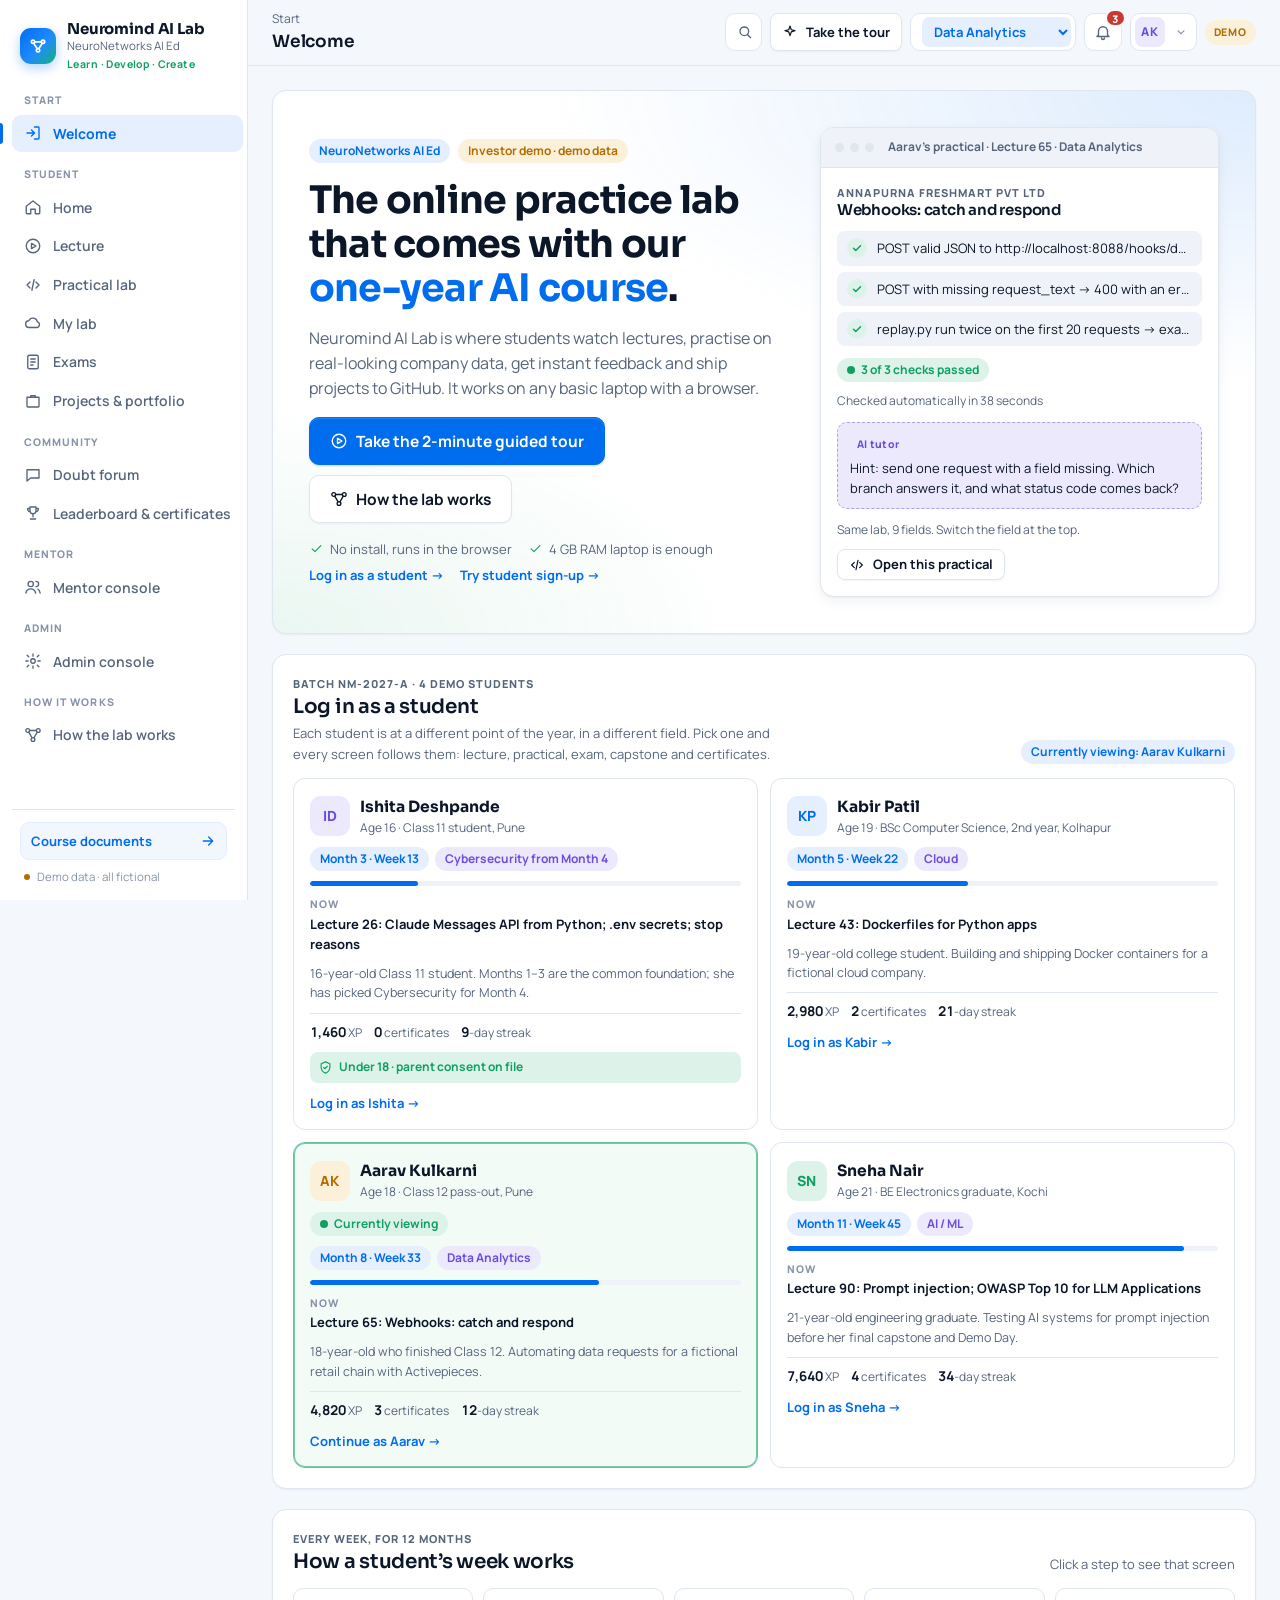
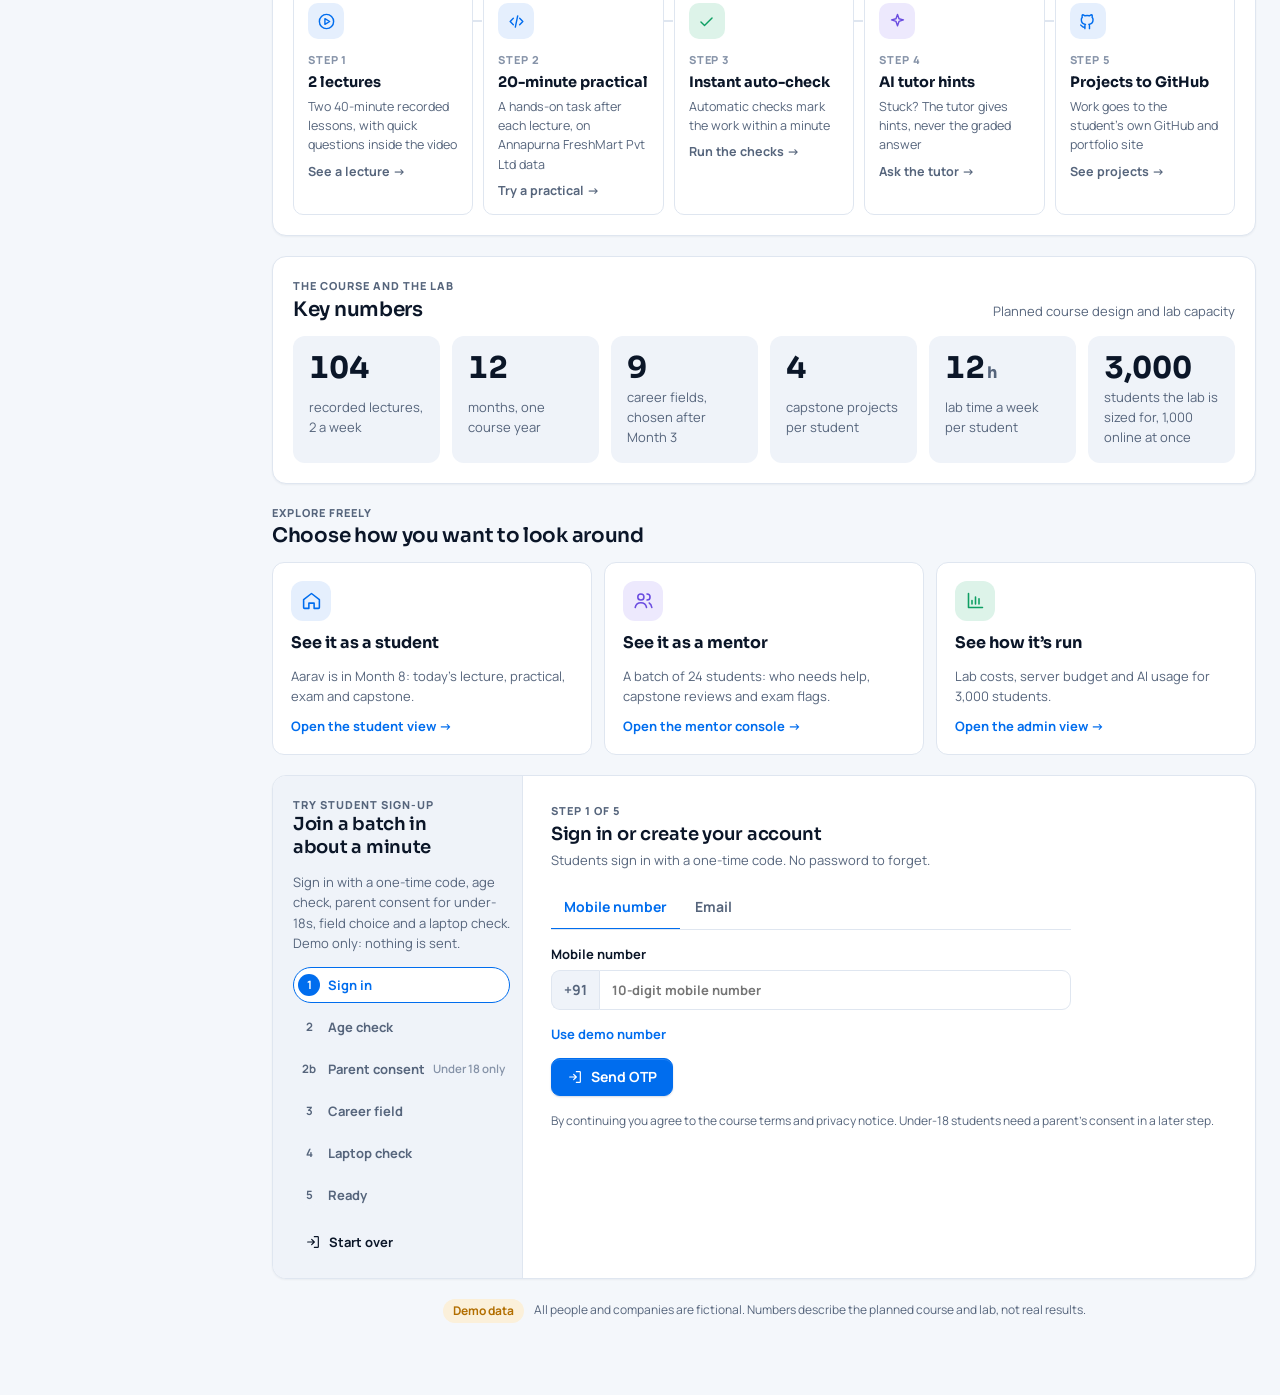
==== commit 94edab18: "Light theme only: remove dark palettes and theme switch; light code editor" ====
--- a/index.html
+++ b/index.html
@@ -8,7 +8,6 @@
 <meta name="theme-color" content="#006DEE">
 <link rel="icon" href="data:image/svg+xml,%3Csvg xmlns=%22http://www.w3.org/2000/svg%22 viewBox=%220 0 24 24%22%3E%3Crect width=%2224%22 height=%2224%22 rx=%226%22 fill=%22%23006DEE%22/%3E%3Cg fill=%22none%22 stroke=%22%23fff%22 stroke-width=%222%22%3E%3Ccircle cx=%226%22 cy=%227%22 r=%222%22/%3E%3Ccircle cx=%2218%22 cy=%227%22 r=%222%22/%3E%3Ccircle cx=%2212%22 cy=%2217%22 r=%222%22/%3E%3Cpath d=%22M8 7h8M7 9l4 6M17 9l-4 6%22/%3E%3C/g%3E%3C/svg%3E">
 <style>:root{color-scheme:light}body{margin:0;font:14px system-ui,-apple-system,sans-serif}img{max-width:100%}[hidden]{display:none!important}</style>
-<script>try{var t=localStorage.getItem('nm-demo-theme');if(t==='light'||t==='dark')document.documentElement.setAttribute('data-theme',t)}catch(e){}</script>
 <title>Neuromind AI Lab Demo</title>
 <link rel="preconnect" href="https://fonts.googleapis.com">
 <link rel="preconnect" href="https://fonts.gstatic.com" crossorigin>
@@ -40,7 +39,6 @@
         <button class="search-btn" id="searchBtn" type="button" aria-label="Search screens, lectures and students" aria-keyshortcuts="Control+K Meta+K"><svg viewBox="0 0 24 24" fill="none" stroke="currentColor" stroke-width="2" stroke-linecap="round" aria-hidden="true"><circle cx="11" cy="11" r="6.5"/><path d="M16 16l4.5 4.5"/></svg><span class="lbl">Search</span><kbd id="searchKbd">Ctrl K</kbd></button>
         <button class="btn sm tour-btn" id="tourBtn" type="button" aria-label="Take the guided tour"><svg viewBox="0 0 24 24" fill="none" stroke="currentColor" stroke-width="1.8" stroke-linecap="round" stroke-linejoin="round" aria-hidden="true"><path d="M12 3l1.9 5.6L19.5 10l-5.6 1.9L12 17.5l-1.9-5.6L4.5 10l5.6-1.4z"/></svg><span class="tb-lbl">Take the tour</span></button>
         <label class="field-pick" for="fieldSel"><span class="fp-lbl">Career field</span> <select id="fieldSel" aria-label="Career field"></select></label>
-        <button class="icon-btn" id="themeBtn" type="button" aria-label="Colour theme" aria-haspopup="menu" aria-expanded="false"></button>
         <button class="icon-btn" id="bellBtn" type="button" aria-label="Notifications" aria-haspopup="dialog" aria-expanded="false"><svg viewBox="0 0 24 24" fill="none" stroke="currentColor" stroke-width="1.8" stroke-linecap="round" stroke-linejoin="round" aria-hidden="true"><path d="M6 16V11a6 6 0 0 1 12 0v5l2 2H4z"/><path d="M10 20a2 2 0 0 0 4 0"/></svg><span class="badge" id="bellCount" hidden>0</span></button>
         <button class="who" id="roleBtn" type="button" aria-label="Switch view" aria-haspopup="menu" aria-expanded="false"><span class="avatar" id="whoAvatar">AK</span><span class="who-tx"><b id="whoName">Student</b><small id="whoRole">Student</small></span><svg class="caret" viewBox="0 0 24 24" fill="none" stroke="currentColor" stroke-width="2" stroke-linecap="round" aria-hidden="true"><path d="M7 10l5 5 5-5"/></svg></button>
         <span class="demo-tag" title="All people, companies and numbers are fictional">Demo</span>
--- a/styles.css
+++ b/styles.css
@@ -1,5 +1,5 @@
 /* Neuromind AI Lab demo — shared design system.
-   Layout: app shell — left nav (off-canvas drawer on tablet/phone), top bar with search, tour, field switcher, theme, notifications and role, one working view at a time.
+   Layout: app shell — left nav (off-canvas drawer on tablet/phone), top bar with search, tour, field switcher, notifications and role, one working view at a time.
    Brand: NeuroNetworks AI Ed blue (#006DEE) with a green accent, cool blue-tinted neutrals. Tokens are only ever added, never renamed. */
 :root {
   --bg: #F4F7FB; --surface: #FFFFFF; --surface-2: #EFF3F9; --surface-3: #E6ECF5; --line: #DFE6F0; --line-strong: #C9D4E4;
@@ -7,7 +7,7 @@
   --brand: #006DEE; --brand-strong: #0057C2; --brand-soft: #E5EFFD; --brand-softer: #F2F7FE; --on-brand: #FFFFFF;
   --green: #0E9F63; --green-strong: #0A8150; --green-soft: #DDF3E9; --amber: #B26E00; --amber-soft: #FBF0DA; --red: #C8392F; --red-soft: #FCE4E1;
   --violet: #6A4CE0; --violet-soft: #EDE9FD;
-  --code-bg: #0E1A2C; --code-fg: #DCE6F5; --code-muted: #7F91AB; --code-key: #7CB7FF; --code-str: #7EE0AE; --code-num: #FFC870;
+  --code-bg: #F6F8FC; --code-fg: #1A2B45; --code-muted: #6E7D93; --code-key: #0057C2; --code-str: #0A7A4B; --code-num: #A35C00;
   --brand-grad: linear-gradient(135deg, #006DEE 0%, #1F8BFF 55%, #12B37A 100%);
   --ring: color-mix(in srgb, var(--brand) 32%, transparent);
   --backdrop: rgba(8, 16, 30, .48);
@@ -20,33 +20,7 @@
   --display: "Sora", "Manrope", system-ui, sans-serif; --body: "Manrope", system-ui, -apple-system, "Segoe UI", sans-serif;
   --mono: "JetBrains Mono", ui-monospace, "SFMono-Regular", Menlo, Consolas, monospace;
 }
-@media (prefers-color-scheme: dark) { :root:not([data-theme="light"]) {
-  --bg: #090F1A; --surface: #101828; --surface-2: #162034; --surface-3: #1D2940; --line: #223049; --line-strong: #31415F;
-  --fg: #E6EDF8; --muted: #97A6BE; --faint: #6B7C97;
-  --brand: #4B9BFF; --brand-strong: #78B4FF; --brand-soft: #12284A; --brand-softer: #0F1E36; --on-brand: #06101F;
-  --green: #34C98C; --green-strong: #5ED8A5; --green-soft: #0F3428; --amber: #E8A93C; --amber-soft: #382A10; --red: #F2685D; --red-soft: #3C1A17;
-  --violet: #A08BFF; --violet-soft: #241D47;
-  --code-bg: #070D18;
-  --brand-grad: linear-gradient(135deg, #2F86FF 0%, #4B9BFF 55%, #2DBF85 100%);
-  --backdrop: rgba(2, 6, 14, .66);
-  --shadow-xs: 0 1px 2px rgba(0, 0, 0, .3);
-  --shadow: 0 1px 2px rgba(0, 0, 0, .35), 0 6px 18px rgba(0, 0, 0, .28);
-  --shadow-lg: 0 2px 8px rgba(0, 0, 0, .4), 0 22px 56px rgba(0, 0, 0, .55);
-  color-scheme: dark } }
-:root[data-theme="dark"] {
-  --bg: #090F1A; --surface: #101828; --surface-2: #162034; --surface-3: #1D2940; --line: #223049; --line-strong: #31415F;
-  --fg: #E6EDF8; --muted: #97A6BE; --faint: #6B7C97;
-  --brand: #4B9BFF; --brand-strong: #78B4FF; --brand-soft: #12284A; --brand-softer: #0F1E36; --on-brand: #06101F;
-  --green: #34C98C; --green-strong: #5ED8A5; --green-soft: #0F3428; --amber: #E8A93C; --amber-soft: #382A10; --red: #F2685D; --red-soft: #3C1A17;
-  --violet: #A08BFF; --violet-soft: #241D47;
-  --code-bg: #070D18;
-  --brand-grad: linear-gradient(135deg, #2F86FF 0%, #4B9BFF 55%, #2DBF85 100%);
-  --backdrop: rgba(2, 6, 14, .66);
-  --shadow-xs: 0 1px 2px rgba(0, 0, 0, .3);
-  --shadow: 0 1px 2px rgba(0, 0, 0, .35), 0 6px 18px rgba(0, 0, 0, .28);
-  --shadow-lg: 0 2px 8px rgba(0, 0, 0, .4), 0 22px 56px rgba(0, 0, 0, .55);
-  color-scheme: dark }
-:root[data-theme="light"] { color-scheme: light }
+:root { color-scheme: light }   /* Light theme only, by design: one calm, readable look for every viewer. */
 
 * { box-sizing: border-box }
 html, body { height: 100% }
@@ -330,3 +304,8 @@
 }
 @media (max-width: 380px) { .tour-btn { display: none } }
 @media (prefers-reduced-motion: reduce) { *, *::before, *::after { animation-duration: .01ms !important; animation-iteration-count: 1 !important; transition-duration: .01ms !important; scroll-behavior: auto !important } }
+
+/* Top-bar student switch (Switch student section of the profile menu) */
+.pop-head .pop-sub { font-size: 11.5px; color: var(--muted); font-weight: 600 }
+.pop-student .avatar.st-av { background: var(--brand-soft); color: var(--brand) }
+.pop-student[aria-checked="true"] .avatar.st-av { background: var(--brand); color: var(--on-brand) }
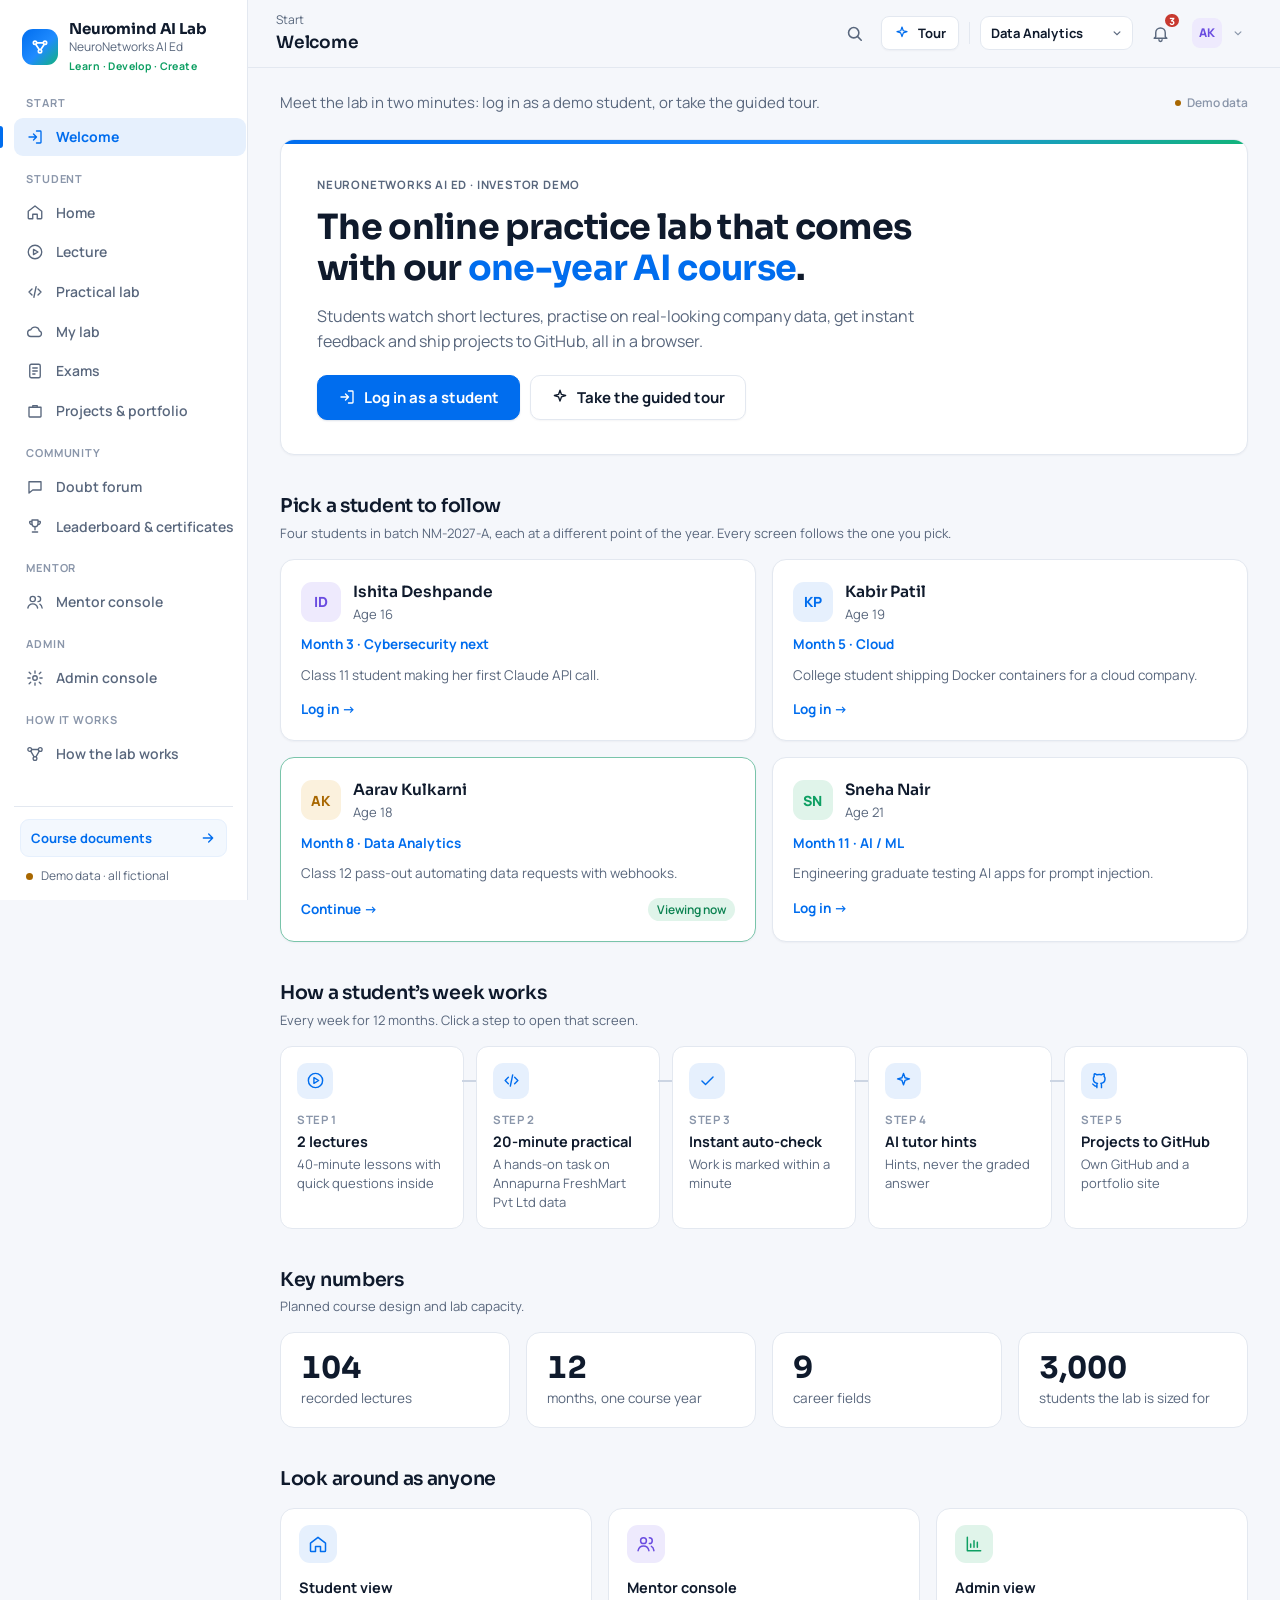
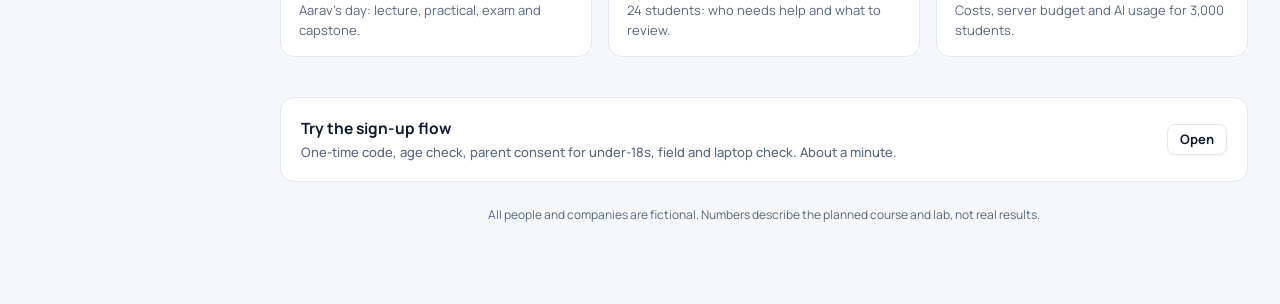
==== commit 055be21f: "Work in progress: cleaner exams, projects and leaderboard screens" ====
--- a/index.html
+++ b/index.html
@@ -25,7 +25,7 @@
     <nav id="nav" class="side-nav" aria-label="Screens"></nav>
     <div class="side-foot">
       <a class="docs-link" href="docs/">Course documents <svg viewBox="0 0 24 24" fill="none" stroke="currentColor" stroke-width="2" stroke-linecap="round" stroke-linejoin="round" aria-hidden="true"><path d="M5 12h14M13 6l6 6-6 6"/></svg></a>
-      <div class="demo-note"><span class="dot"></span>Demo data · all fictional</div>
+      <div class="demo-note" title="All people, companies and numbers are fictional"><span class="dot"></span>Demo data · all fictional</div>
     </div>
   </aside>
   <div class="side-backdrop" id="sideBackdrop"></div>
@@ -36,12 +36,12 @@
         <div class="crumb"><small id="crumbGroup">Student view</small><strong id="crumbTitle">Home</strong></div>
       </div>
       <div class="top-tools">
-        <button class="search-btn" id="searchBtn" type="button" aria-label="Search screens, lectures and students" aria-keyshortcuts="Control+K Meta+K"><svg viewBox="0 0 24 24" fill="none" stroke="currentColor" stroke-width="2" stroke-linecap="round" aria-hidden="true"><circle cx="11" cy="11" r="6.5"/><path d="M16 16l4.5 4.5"/></svg><span class="lbl">Search</span><kbd id="searchKbd">Ctrl K</kbd></button>
-        <button class="btn sm tour-btn" id="tourBtn" type="button" aria-label="Take the guided tour"><svg viewBox="0 0 24 24" fill="none" stroke="currentColor" stroke-width="1.8" stroke-linecap="round" stroke-linejoin="round" aria-hidden="true"><path d="M12 3l1.9 5.6L19.5 10l-5.6 1.9L12 17.5l-1.9-5.6L4.5 10l5.6-1.4z"/></svg><span class="tb-lbl">Take the tour</span></button>
-        <label class="field-pick" for="fieldSel"><span class="fp-lbl">Career field</span> <select id="fieldSel" aria-label="Career field"></select></label>
+        <button class="search-btn" id="searchBtn" type="button" title="Search (Ctrl K)" aria-label="Search screens, lectures and students" aria-keyshortcuts="Control+K Meta+K"><svg viewBox="0 0 24 24" fill="none" stroke="currentColor" stroke-width="2" stroke-linecap="round" aria-hidden="true"><circle cx="11" cy="11" r="6.5"/><path d="M16 16l4.5 4.5"/></svg><span class="lbl">Search</span><kbd id="searchKbd">Ctrl K</kbd></button>
+        <button class="btn sm tour-btn" id="tourBtn" type="button" title="Take the guided tour" aria-label="Take the guided tour"><svg viewBox="0 0 24 24" fill="none" stroke="currentColor" stroke-width="1.8" stroke-linecap="round" stroke-linejoin="round" aria-hidden="true"><path d="M12 3l1.9 5.6L19.5 10l-5.6 1.9L12 17.5l-1.9-5.6L4.5 10l5.6-1.4z"/></svg><span class="tb-lbl">Tour</span></button>
+        <span class="top-sep" aria-hidden="true"></span>
+        <label class="field-pick" for="fieldSel"><span class="fp-lbl">Field</span> <select id="fieldSel" aria-label="Career field" title="Career field"></select></label>
         <button class="icon-btn" id="bellBtn" type="button" aria-label="Notifications" aria-haspopup="dialog" aria-expanded="false"><svg viewBox="0 0 24 24" fill="none" stroke="currentColor" stroke-width="1.8" stroke-linecap="round" stroke-linejoin="round" aria-hidden="true"><path d="M6 16V11a6 6 0 0 1 12 0v5l2 2H4z"/><path d="M10 20a2 2 0 0 0 4 0"/></svg><span class="badge" id="bellCount" hidden>0</span></button>
         <button class="who" id="roleBtn" type="button" aria-label="Switch view" aria-haspopup="menu" aria-expanded="false"><span class="avatar" id="whoAvatar">AK</span><span class="who-tx"><b id="whoName">Student</b><small id="whoRole">Student</small></span><svg class="caret" viewBox="0 0 24 24" fill="none" stroke="currentColor" stroke-width="2" stroke-linecap="round" aria-hidden="true"><path d="M7 10l5 5 5-5"/></svg></button>
-        <span class="demo-tag" title="All people, companies and numbers are fictional">Demo</span>
       </div>
     </header>
     <main class="view" id="view"></main>
--- a/styles.css
+++ b/styles.css
@@ -1,22 +1,28 @@
 /* Neuromind AI Lab demo — shared design system.
-   Layout: app shell — left nav (off-canvas drawer on tablet/phone), top bar with search, tour, field switcher, notifications and role, one working view at a time.
-   Brand: NeuroNetworks AI Ed blue (#006DEE) with a green accent, cool blue-tinted neutrals. Tokens are only ever added, never renamed. */
+   Layout: app shell — left nav (off-canvas drawer on tablet/phone), a quiet top bar (search, tour, field, notifications, profile), one working view at a time.
+   Brand: NeuroNetworks AI Ed blue (#006DEE) with a green accent, cool blue-tinted neutrals. Light theme only.
+   Tokens and class names are only ever added, never renamed: every screen module depends on them. */
 :root {
-  --bg: #F4F7FB; --surface: #FFFFFF; --surface-2: #EFF3F9; --surface-3: #E6ECF5; --line: #DFE6F0; --line-strong: #C9D4E4;
-  --fg: #0B1628; --muted: #56657C; --faint: #8693A8;
-  --brand: #006DEE; --brand-strong: #0057C2; --brand-soft: #E5EFFD; --brand-softer: #F2F7FE; --on-brand: #FFFFFF;
-  --green: #0E9F63; --green-strong: #0A8150; --green-soft: #DDF3E9; --amber: #B26E00; --amber-soft: #FBF0DA; --red: #C8392F; --red-soft: #FCE4E1;
-  --violet: #6A4CE0; --violet-soft: #EDE9FD;
+  --bg: #F5F7FB; --surface: #FFFFFF; --surface-2: #F1F4F9; --surface-3: #E7ECF4; --line: #E3E8F0; --line-strong: #CCD5E3;
+  --fg: #0F1A2C; --muted: #59677D; --faint: #8A96AA;
+  --brand: #006DEE; --brand-strong: #0057C2; --brand-soft: #E6F0FD; --brand-softer: #F3F8FE; --on-brand: #FFFFFF;
+  --green: #0E9F63; --green-strong: #0A8150; --green-soft: #E0F4EA; --amber: #A86700; --amber-soft: #FBF1DD; --red: #C8392F; --red-soft: #FCE6E3;
+  --violet: #6A4CE0; --violet-soft: #EEEAFD;
   --code-bg: #F6F8FC; --code-fg: #1A2B45; --code-muted: #6E7D93; --code-key: #0057C2; --code-str: #0A7A4B; --code-num: #A35C00;
   --brand-grad: linear-gradient(135deg, #006DEE 0%, #1F8BFF 55%, #12B37A 100%);
-  --ring: color-mix(in srgb, var(--brand) 32%, transparent);
-  --backdrop: rgba(8, 16, 30, .48);
-  --shadow-xs: 0 1px 2px rgba(15, 30, 55, .05);
-  --shadow: 0 1px 2px rgba(15, 30, 55, .04), 0 4px 14px rgba(15, 30, 55, .06);
-  --shadow-lg: 0 2px 6px rgba(15, 30, 55, .06), 0 18px 48px rgba(15, 30, 55, .16);
+  --ring: color-mix(in srgb, var(--brand) 30%, transparent);
+  --backdrop: rgba(15, 26, 44, .38);
+  --shadow-xs: 0 1px 2px rgba(15, 30, 55, .04);
+  --shadow: 0 1px 2px rgba(15, 30, 55, .03), 0 4px 16px rgba(15, 30, 55, .05);
+  --shadow-lg: 0 2px 6px rgba(15, 30, 55, .05), 0 18px 44px rgba(15, 30, 55, .13);
   --radius: 14px; --radius-sm: 9px; --radius-lg: 18px; --radius-pill: 999px;
   --ease: cubic-bezier(.2, .7, .2, 1);
   --side-w: 248px;
+  /* Spacing scale (use for gaps and padding) */
+  --sp-1: 4px; --sp-2: 8px; --sp-3: 12px; --sp-4: 16px; --sp-5: 20px; --sp-6: 24px; --sp-7: 32px; --sp-8: 40px;
+  --card-pad: 22px; --section-gap: 28px;
+  /* Type scale */
+  --fs-body: 15px; --fs-label: 13px; --fs-tiny: 12px;
   --display: "Sora", "Manrope", system-ui, sans-serif; --body: "Manrope", system-ui, -apple-system, "Segoe UI", sans-serif;
   --mono: "JetBrains Mono", ui-monospace, "SFMono-Regular", Menlo, Consolas, monospace;
 }
@@ -24,9 +30,9 @@
 
 * { box-sizing: border-box }
 html, body { height: 100% }
-body { margin: 0; background: var(--bg); color: var(--fg); font-family: var(--body); font-size: 15px; line-height: 1.55; -webkit-font-smoothing: antialiased; -moz-osx-font-smoothing: grayscale; text-rendering: optimizeLegibility }
+body { margin: 0; background: var(--bg); color: var(--fg); font-family: var(--body); font-size: var(--fs-body); line-height: 1.55; -webkit-font-smoothing: antialiased; -moz-osx-font-smoothing: grayscale; text-rendering: optimizeLegibility }
 h1, h2, h3, h4 { font-family: var(--display); line-height: 1.25; margin: 0; text-wrap: balance; letter-spacing: -.015em; font-weight: 600 }
-h1 { font-size: 26px; font-weight: 700 } h2 { font-size: 20px } h3 { font-size: 16.5px } h4 { font-size: 14.5px }
+h1 { font-size: 26px; font-weight: 700 } h2 { font-size: 19px } h3 { font-size: 16px } h4 { font-size: 14.5px }
 p { margin: 0 }
 a { color: var(--brand); text-underline-offset: 2px }
 button, input, select, textarea { font: inherit; color: inherit }
@@ -39,90 +45,97 @@
 
 /* ---------- App shell ---------- */
 .app { display: grid; grid-template-columns: var(--side-w) minmax(0, 1fr); min-height: 100% }
-.side { background: var(--surface); border-right: 1px solid var(--line); padding: 18px 12px 14px; display: flex; flex-direction: column; gap: 16px; position: sticky; top: 0; height: 100vh; height: 100dvh; overflow-y: auto; z-index: 30; scrollbar-width: thin }
-.brand { display: flex; align-items: center; gap: 11px; padding: 2px 8px 4px; text-decoration: none; color: inherit; min-width: 0 }
-.brand-mark { width: 36px; height: 36px; border-radius: 11px; background: var(--brand-grad); display: grid; place-items: center; flex: none; box-shadow: 0 4px 12px color-mix(in srgb, var(--brand) 30%, transparent) }
+.side { background: var(--surface); border-right: 1px solid var(--line); padding: 18px 14px 14px; display: flex; flex-direction: column; gap: 18px; position: sticky; top: 0; height: 100vh; height: 100dvh; overflow-y: auto; z-index: 30; scrollbar-width: thin }
+.brand { display: flex; align-items: center; gap: 11px; padding: 2px 8px; text-decoration: none; color: inherit; min-width: 0 }
+.brand-mark { width: 36px; height: 36px; border-radius: 11px; background: var(--brand-grad); display: grid; place-items: center; flex: none }
 .brand-mark svg { width: 20px; height: 20px }
-.brand b { font-family: var(--display); font-size: 15px; font-weight: 700; display: block; line-height: 1.15; letter-spacing: -.01em }
-.brand small { color: var(--muted); font-size: 11.5px; display: block }
+.brand b { font-family: var(--display); font-size: 15px; font-weight: 700; display: block; line-height: 1.2; letter-spacing: -.01em }
+.brand small { color: var(--muted); font-size: 12px; display: block }
 .brand .tagline { color: var(--green); font-weight: 700; font-size: 10.5px; letter-spacing: .04em; margin-top: 1px }
 .side-nav { display: grid; gap: 14px; align-content: start }
-.nav-group { display: grid; gap: 1px }
-.nav-group > span { font-size: 10.5px; font-weight: 800; letter-spacing: .1em; text-transform: uppercase; color: var(--faint); padding: 0 12px 5px }
-.nav-btn { position: relative; display: flex; align-items: center; gap: 11px; width: 100%; text-align: left; background: none; border: 0; border-radius: var(--radius-sm); padding: 8px 12px; cursor: pointer; color: var(--muted); font-weight: 600; font-size: 14px; transition: background .15s, color .15s }
+.nav-group { display: grid; gap: 2px }
+.nav-group > span { font-size: 11px; font-weight: 700; letter-spacing: .08em; text-transform: uppercase; color: var(--faint); padding: 0 12px 5px }
+.nav-btn { position: relative; display: flex; align-items: center; gap: 12px; width: 100%; text-align: left; background: none; border: 0; border-radius: var(--radius-sm); padding: 8px 12px; cursor: pointer; color: var(--muted); font-weight: 600; font-size: 14px; transition: background .15s, color .15s }
 .nav-btn svg { width: 18px; height: 18px; flex: none; transition: color .15s }
 .nav-btn span { min-width: 0; overflow: hidden; text-overflow: ellipsis; white-space: nowrap }
 .nav-btn:hover { background: var(--surface-2); color: var(--fg) }
 .nav-btn:active { background: var(--surface-3) }
 .nav-btn[aria-current="page"] { background: var(--brand-soft); color: var(--brand); font-weight: 700 }
-.nav-btn[aria-current="page"]::before { content: ""; position: absolute; left: -12px; top: 8px; bottom: 8px; width: 3px; border-radius: 0 3px 3px 0; background: var(--brand) }
-.side-foot { margin-top: auto; font-size: 12px; color: var(--faint); padding: 12px 8px 0; border-top: 1px solid var(--line); display: grid; gap: 8px }
+.nav-btn[aria-current="page"]::before { content: ""; position: absolute; left: -14px; top: 8px; bottom: 8px; width: 3px; border-radius: 0 3px 3px 0; background: var(--brand) }
+.side-foot { margin-top: auto; font-size: 12px; color: var(--faint); padding: 12px 6px 0; border-top: 1px solid var(--line); display: grid; gap: 10px }
 .side-foot .docs-link { display: flex; align-items: center; justify-content: space-between; gap: 8px; color: var(--brand); font-weight: 700; font-size: 13px; text-decoration: none; padding: 8px 10px; border-radius: var(--radius-sm); background: var(--brand-softer); border: 1px solid var(--brand-soft) }
 .side-foot .docs-link:hover { background: var(--brand-soft) }
 .side-foot .docs-link svg { width: 16px; height: 16px }
-.side-foot .demo-note { display: flex; align-items: center; gap: 7px; padding: 0 4px; font-size: 11.5px }
-.side-foot .demo-note .dot { color: var(--amber); width: 6px; height: 6px }
+.side-foot .demo-note { display: flex; align-items: center; gap: 8px; padding: 0 6px; font-size: 12px; color: var(--muted) }
+.side-foot .demo-note .dot { color: var(--amber); width: 7px; height: 7px }
 .side-backdrop { display: none }
 
 .main { min-width: 0; display: flex; flex-direction: column }
-.topbar { position: sticky; top: 0; z-index: 20; background: color-mix(in srgb, var(--bg) 82%, transparent); -webkit-backdrop-filter: saturate(1.4) blur(12px); backdrop-filter: saturate(1.4) blur(12px);
-  border-bottom: 1px solid var(--line); display: flex; flex-wrap: wrap; align-items: center; gap: 10px 14px; justify-content: space-between;
-  padding-block: calc(10px + env(safe-area-inset-top, 0px)) 10px; padding-left: max(24px, env(safe-area-inset-left, 0px)); padding-right: max(24px, env(safe-area-inset-right, 0px)) }
+.topbar { position: sticky; top: 0; z-index: 20; background: color-mix(in srgb, var(--bg) 86%, transparent); -webkit-backdrop-filter: saturate(1.4) blur(12px); backdrop-filter: saturate(1.4) blur(12px);
+  border-bottom: 1px solid var(--line); display: flex; flex-wrap: wrap; align-items: center; gap: 10px 16px; justify-content: space-between; min-height: 64px;
+  padding-block: calc(11px + env(safe-area-inset-top, 0px)) 11px; padding-left: max(28px, env(safe-area-inset-left, 0px)); padding-right: max(28px, env(safe-area-inset-right, 0px)) }
 .top-left { display: flex; align-items: center; gap: 10px; min-width: 0; flex: 1 1 200px }
 .crumb { display: flex; flex-direction: column; min-width: 0 }
 .crumb small { color: var(--muted); font-size: 12px; white-space: nowrap; overflow: hidden; text-overflow: ellipsis }
 .crumb strong { font-family: var(--display); font-size: 17px; font-weight: 600; letter-spacing: -.01em; white-space: nowrap; overflow: hidden; text-overflow: ellipsis }
-.top-tools { display: flex; align-items: center; gap: 8px; flex-wrap: wrap; justify-content: flex-end; min-width: 0 }
-.icon-btn { position: relative; width: 38px; height: 38px; display: inline-grid; place-items: center; border-radius: 10px; border: 1px solid var(--line); background: var(--surface); color: var(--muted); cursor: pointer; flex: none; transition: border-color .15s, color .15s, background .15s }
-.icon-btn svg { width: 18px; height: 18px }
-.icon-btn:hover, .icon-btn[aria-expanded="true"] { color: var(--brand); border-color: color-mix(in srgb, var(--brand) 40%, var(--line)); background: var(--brand-softer) }
+.top-tools { display: flex; align-items: center; gap: 8px; flex-wrap: nowrap; justify-content: flex-end; min-width: 0 }
+.icon-btn { position: relative; width: 38px; height: 38px; display: inline-grid; place-items: center; border-radius: 10px; border: 1px solid transparent; background: transparent; color: var(--muted); cursor: pointer; flex: none; transition: border-color .15s, color .15s, background .15s }
+.icon-btn svg { width: 19px; height: 19px }
+.icon-btn:hover, .icon-btn[aria-expanded="true"] { color: var(--brand); background: var(--surface); border-color: var(--line) }
 .menu-btn { display: none }
-.badge { position: absolute; top: -5px; right: -5px; min-width: 18px; height: 18px; padding: 0 5px; border-radius: 99px; background: var(--red); color: #fff; font-size: 10.5px; font-weight: 800; display: grid; place-items: center; border: 2px solid var(--bg); font-variant-numeric: tabular-nums }
-.search-btn { display: inline-flex; align-items: center; gap: 8px; height: 38px; padding: 0 8px 0 11px; border-radius: 10px; border: 1px solid var(--line); background: var(--surface); color: var(--faint); cursor: pointer; font-size: 13.5px; font-weight: 500; min-width: 180px; transition: border-color .15s }
-.search-btn svg { width: 16px; height: 16px; color: var(--muted) }
-.search-btn .lbl { flex: 1; text-align: left }
-.search-btn:hover { border-color: color-mix(in srgb, var(--brand) 40%, var(--line)) }
-.tour-btn { height: 38px }
-.field-pick { display: flex; align-items: center; gap: 8px; background: var(--surface); border: 1px solid var(--line); border-radius: 10px; height: 38px; padding: 0 4px 0 11px; font-size: 12.5px; color: var(--muted); font-weight: 600; min-width: 0 }
-.field-pick select { border: 0; background: var(--brand-soft); color: var(--brand); font-weight: 700; border-radius: 7px; padding: 5px 8px; cursor: pointer; max-width: 160px; font-size: 13px }
-.field-pick:focus-within { border-color: var(--brand) }
-.who { display: flex; align-items: center; gap: 9px; font-size: 13px; background: var(--surface); border: 1px solid var(--line); border-radius: 10px; height: 38px; padding: 0 8px 0 4px; cursor: pointer; min-width: 0; transition: border-color .15s }
-.who:hover, .who[aria-expanded="true"] { border-color: color-mix(in srgb, var(--brand) 40%, var(--line)) }
-.who .who-tx { display: grid; line-height: 1.15; text-align: left; min-width: 0 }
+.badge { position: absolute; top: -3px; right: -3px; min-width: 17px; height: 17px; padding: 0 4px; border-radius: 99px; background: var(--red); color: #fff; font-size: 10px; font-weight: 800; display: grid; place-items: center; border: 2px solid var(--bg); font-variant-numeric: tabular-nums }
+/* Search is an icon button; Ctrl K / Cmd K and "/" still open it. */
+.search-btn { position: relative; width: 38px; height: 38px; display: inline-grid; place-items: center; padding: 0; border-radius: 10px; border: 1px solid transparent; background: transparent; color: var(--muted); cursor: pointer; flex: none; transition: border-color .15s, color .15s, background .15s }
+.search-btn svg { width: 19px; height: 19px; color: currentColor }
+.search-btn .lbl, .search-btn kbd { display: none }
+.search-btn:hover { color: var(--brand); background: var(--surface); border-color: var(--line) }
+.tour-btn { height: 34px; padding: 0 12px; font-size: 13px; box-shadow: none }
+.tour-btn svg { width: 15px; height: 15px; color: var(--brand) }
+.top-sep { width: 1px; height: 22px; background: var(--line); flex: none; margin: 0 2px }
+.field-pick { display: flex; align-items: center; gap: 6px; background: transparent; border: 0; height: 38px; padding: 0; font-size: 12.5px; color: var(--muted); font-weight: 600; min-width: 0 }
+.field-pick .fp-lbl { white-space: nowrap }
+.field-pick select { border: 1px solid var(--line); background-color: var(--surface); color: var(--fg); font-weight: 700; border-radius: 9px; padding: 6px 28px 6px 10px; cursor: pointer; max-width: 170px; font-size: 13px; height: 34px;
+  -webkit-appearance: none; appearance: none; background-image: url("data:image/svg+xml,%3Csvg xmlns='http://www.w3.org/2000/svg' viewBox='0 0 24 24' fill='none' stroke='%2359677D' stroke-width='2' stroke-linecap='round'%3E%3Cpath d='M7 10l5 5 5-5'/%3E%3C/svg%3E"); background-repeat: no-repeat; background-position: right 8px center; background-size: 14px; text-overflow: ellipsis }
+.field-pick select:hover { border-color: var(--line-strong) }
+.field-pick:focus-within select { border-color: var(--brand); box-shadow: 0 0 0 3px var(--ring) }
+.who { display: flex; align-items: center; gap: 9px; font-size: 13px; background: transparent; border: 1px solid transparent; border-radius: 10px; height: 40px; padding: 0 6px 0 4px; cursor: pointer; min-width: 0; transition: border-color .15s, background .15s }
+.who:hover, .who[aria-expanded="true"] { border-color: var(--line); background: var(--surface) }
+.who .who-tx { display: grid; line-height: 1.2; text-align: left; min-width: 0 }
 .who .who-tx b, .who #whoName { font-weight: 700; font-size: 13px; white-space: nowrap; overflow: hidden; text-overflow: ellipsis; max-width: 140px }
-.who .who-tx small { font-size: 11px; color: var(--muted) }
+.who .who-tx small { font-size: 11.5px; color: var(--muted) }
 .who .caret { width: 14px; height: 14px; color: var(--faint) }
 .avatar { width: 30px; height: 30px; border-radius: 8px; background: var(--violet-soft); color: var(--violet); display: grid; place-items: center; font-weight: 800; font-size: 12px; flex: none; letter-spacing: .02em }
 .avatar.role-mentor { background: var(--green-soft); color: var(--green) }
 .avatar.role-admin { background: var(--amber-soft); color: var(--amber) }
-.view { padding-block: 24px 72px; padding-left: max(24px, env(safe-area-inset-left, 0px)); padding-right: max(24px, env(safe-area-inset-right, 0px)); display: grid; gap: 20px; align-content: start; min-width: 0; width: 100%; max-width: 1480px; margin-inline: auto }
+.view { padding-block: 28px 80px; padding-left: max(32px, env(safe-area-inset-left, 0px)); padding-right: max(32px, env(safe-area-inset-right, 0px)); display: grid; gap: var(--section-gap); align-content: start; min-width: 0; width: 100%; max-width: 1440px; margin-inline: auto }
 .view > * { animation: nm-view .32s var(--ease) backwards }
 @keyframes nm-view { from { opacity: 0; transform: translateY(6px) } }
-.demo-tag { font-size: 10.5px; font-weight: 800; letter-spacing: .08em; text-transform: uppercase; color: var(--amber); background: var(--amber-soft); padding: 4px 9px; border-radius: 99px; white-space: nowrap }
+/* Small "Demo data" marker. Show it once per screen. */
+.demo-tag { display: inline-flex; align-items: center; gap: 6px; font-size: 11.5px; font-weight: 700; letter-spacing: .02em; color: var(--amber); background: var(--amber-soft); padding: 2px 9px; border-radius: 99px; white-space: nowrap }
 
 /* Popovers from the top bar (positioned by core) */
-.pop { position: fixed; z-index: 60; width: 340px; max-width: calc(100vw - 24px); background: var(--surface); border: 1px solid var(--line); border-radius: var(--radius); box-shadow: var(--shadow-lg); padding: 6px; display: grid; gap: 2px; animation: nm-pop .16s var(--ease) }
+.pop { position: fixed; z-index: 60; width: 340px; max-width: calc(100vw - 24px); background: var(--surface); border: 1px solid var(--line); border-radius: var(--radius); box-shadow: var(--shadow-lg); padding: 8px; display: grid; gap: 2px; animation: nm-pop .16s var(--ease) }
 @keyframes nm-pop { from { opacity: 0; transform: translateY(-4px) scale(.98) } }
 .pop-head { display: flex; align-items: center; justify-content: space-between; gap: 8px; padding: 8px 10px 6px }
-.pop-head b { font-family: var(--display); font-size: 14px }
+.pop-head b { font-family: var(--display); font-size: 14px; font-weight: 600 }
 .pop-item { display: flex; align-items: center; gap: 10px; width: 100%; text-align: left; background: none; border: 0; padding: 9px 10px; border-radius: var(--radius-sm); cursor: pointer; font-size: 13.5px; color: var(--fg); min-width: 0 }
 .pop-item:hover, .pop-item:focus-visible { background: var(--surface-2); outline: none }
 .pop-item svg { width: 17px; height: 17px; color: var(--muted); flex: none }
 .pop-item .tx { flex: 1; min-width: 0; display: grid }
-.pop-item .tx small { color: var(--muted); font-size: 12px }
+.pop-item .tx small { color: var(--muted); font-size: 12px; white-space: nowrap; overflow: hidden; text-overflow: ellipsis }
 .pop-item[aria-checked="true"] { color: var(--brand); font-weight: 700 }
 .pop-item[aria-checked="true"] svg { color: var(--brand) }
 .pop-item .tick { margin-left: auto; color: var(--brand) }
-.pop-sep { height: 1px; background: var(--line); margin: 4px 6px }
+.pop-sep { height: 1px; background: var(--line); margin: 6px 6px }
 .notif-list { max-height: min(420px, 60vh); overflow-y: auto; display: grid; gap: 2px }
 .notif { display: grid; grid-template-columns: 10px minmax(0, 1fr); gap: 10px; text-align: left; background: none; border: 0; border-radius: var(--radius-sm); padding: 10px; cursor: pointer; width: 100% }
 .notif:hover { background: var(--surface-2) }
 .notif .nd { width: 8px; height: 8px; border-radius: 50%; margin-top: 6px; background: transparent }
 .notif.unread .nd { background: var(--brand) }
 .notif b { font-size: 13.5px; display: block; line-height: 1.35 }
-.notif.unread b { font-weight: 800 }
+.notif.unread b { font-weight: 700 }
 .notif:not(.unread) b { font-weight: 600; color: var(--muted) }
-.notif p { font-size: 12.5px; color: var(--muted); margin-top: 2px; line-height: 1.4 }
+.notif p { font-size: 12.5px; color: var(--muted); margin-top: 2px; line-height: 1.45; display: -webkit-box; -webkit-line-clamp: 2; -webkit-box-orient: vertical; overflow: hidden }
 .notif time { font-size: 11px; color: var(--faint); display: block; margin-top: 3px }
 
 /* Command palette */
@@ -133,7 +146,7 @@
 .cmdk-in input { flex: 1; min-width: 0; border: 0; background: none; font-size: 16px; outline: none; color: var(--fg) }
 .cmdk-in input::placeholder { color: var(--faint) }
 .cmdk-list { overflow-y: auto; padding: 6px; flex: 1; min-height: 0 }
-.cmdk-group { font-size: 10.5px; font-weight: 800; letter-spacing: .1em; text-transform: uppercase; color: var(--faint); padding: 10px 10px 4px }
+.cmdk-group { font-size: 11px; font-weight: 700; letter-spacing: .08em; text-transform: uppercase; color: var(--faint); padding: 10px 10px 4px }
 .cmdk-item { display: flex; align-items: center; gap: 11px; width: 100%; text-align: left; border: 0; background: none; border-radius: var(--radius-sm); padding: 9px 10px; cursor: pointer; min-width: 0 }
 .cmdk-item .ci { width: 30px; height: 30px; border-radius: 8px; background: var(--surface-2); color: var(--muted); display: grid; place-items: center; flex: none }
 .cmdk-item .ci svg { width: 16px; height: 16px }
@@ -149,79 +162,82 @@
 
 /* Guided tour */
 .tour-layer { position: fixed; inset: 0; z-index: 80 }
-.tour-spot { position: fixed; border-radius: 12px; box-shadow: 0 0 0 9999px var(--backdrop), 0 0 0 3px var(--brand); pointer-events: none; transition: top .3s var(--ease), left .3s var(--ease), width .3s var(--ease), height .3s var(--ease); z-index: 81 }
+.tour-spot { position: fixed; border-radius: 12px; box-shadow: 0 0 0 9999px var(--backdrop), 0 0 0 2px var(--brand); pointer-events: none; transition: top .3s var(--ease), left .3s var(--ease), width .3s var(--ease), height .3s var(--ease); z-index: 81 }
 .tour-spot.none { top: 50% !important; left: 50% !important; width: 0 !important; height: 0 !important; box-shadow: 0 0 0 9999px var(--backdrop) }
-.tour-bubble { position: fixed; z-index: 82; width: 360px; max-width: calc(100vw - 24px); background: var(--surface); color: var(--fg); border: 1px solid var(--line); border-radius: var(--radius); box-shadow: var(--shadow-lg); padding: 16px 16px 14px; display: grid; gap: 10px; transition: top .3s var(--ease), left .3s var(--ease) }
+.tour-bubble { position: fixed; z-index: 82; width: 360px; max-width: calc(100vw - 24px); background: var(--surface); color: var(--fg); border: 1px solid var(--line); border-radius: var(--radius); box-shadow: var(--shadow-lg); padding: 18px 18px 16px; display: grid; gap: 10px; transition: top .3s var(--ease), left .3s var(--ease) }
 .tour-bubble .tb-top { display: flex; align-items: center; justify-content: space-between; gap: 10px }
-.tour-bubble .tb-step { font-size: 11px; font-weight: 800; letter-spacing: .08em; text-transform: uppercase; color: var(--brand) }
+.tour-bubble .tb-step { font-size: 11.5px; font-weight: 700; letter-spacing: .06em; text-transform: uppercase; color: var(--brand) }
 .tour-bubble h3 { font-size: 16.5px }
-.tour-bubble p { font-size: 14px; color: var(--muted); line-height: 1.5 }
+.tour-bubble p { font-size: 14px; color: var(--muted); line-height: 1.55 }
 .tour-bubble .tb-dots { display: flex; gap: 4px; flex-wrap: wrap }
 .tour-bubble .tb-dots i { width: 6px; height: 6px; border-radius: 50%; background: var(--line-strong) }
 .tour-bubble .tb-dots i.on { background: var(--brand); width: 16px; border-radius: 99px }
-.tour-bubble .tb-acts { display: flex; align-items: center; justify-content: space-between; gap: 8px; flex-wrap: wrap }
+.tour-bubble .tb-acts { display: flex; align-items: center; justify-content: space-between; gap: 8px; flex-wrap: wrap; margin-top: 2px }
 .tour-bubble .tb-acts .row { gap: 8px }
 
 /* ---------- Shared components (modules use these) ---------- */
-.card { background: var(--surface); border: 1px solid var(--line); border-radius: var(--radius); padding: 20px; min-width: 0; box-shadow: var(--shadow-xs) }
+.card { background: var(--surface); border: 1px solid var(--line); border-radius: var(--radius); padding: var(--card-pad); min-width: 0; box-shadow: var(--shadow-xs) }
 .card.flat { box-shadow: none } .card.raised { box-shadow: var(--shadow) }
-.card-head { display: flex; justify-content: space-between; align-items: start; gap: 12px; margin-bottom: 14px; flex-wrap: wrap }
+.card-head { display: flex; justify-content: space-between; align-items: start; gap: 12px; margin-bottom: 16px; flex-wrap: wrap }
 .card-head > * { min-width: 0 }
-.eyebrow { font-size: 11px; font-weight: 800; letter-spacing: .09em; text-transform: uppercase; color: var(--muted) }
-.muted { color: var(--muted) } .small { font-size: 13px } .tiny { font-size: 12px }
+.card-head h2, .card-head h3 { line-height: 1.3 }
+.eyebrow { font-size: 11.5px; font-weight: 700; letter-spacing: .07em; text-transform: uppercase; color: var(--muted) }
+.muted { color: var(--muted) } .small { font-size: var(--fs-label) } .tiny { font-size: var(--fs-tiny) }
 .row { display: flex; gap: 12px; align-items: center; flex-wrap: wrap }
-.stack { display: grid; gap: 12px }
-.grid-2 { display: grid; grid-template-columns: repeat(2, minmax(0, 1fr)); gap: 18px }
-.grid-3 { display: grid; grid-template-columns: repeat(3, minmax(0, 1fr)); gap: 18px }
-.grid-4 { display: grid; grid-template-columns: repeat(4, minmax(0, 1fr)); gap: 18px }
-.btn { display: inline-flex; align-items: center; justify-content: center; gap: 8px; border: 1px solid var(--line); background: var(--surface); color: var(--fg); border-radius: var(--radius-sm); padding: 9px 15px; font-weight: 700; font-size: 14px; line-height: 1.3; cursor: pointer; white-space: nowrap; box-shadow: var(--shadow-xs); transition: background .15s, border-color .15s, color .15s, box-shadow .15s, transform .1s; text-decoration: none }
-.btn:hover { border-color: color-mix(in srgb, var(--brand) 45%, var(--line)); color: var(--brand); background: var(--brand-softer) }
+.stack { display: grid; gap: 14px }
+.grid-2 { display: grid; grid-template-columns: repeat(2, minmax(0, 1fr)); gap: 20px }
+.grid-3 { display: grid; grid-template-columns: repeat(3, minmax(0, 1fr)); gap: 20px }
+.grid-4 { display: grid; grid-template-columns: repeat(4, minmax(0, 1fr)); gap: 16px }
+.btn { display: inline-flex; align-items: center; justify-content: center; gap: 8px; border: 1px solid var(--line); background: var(--surface); color: var(--fg); border-radius: var(--radius-sm); padding: 9px 16px; font-weight: 700; font-size: 14px; line-height: 1.3; cursor: pointer; white-space: nowrap; box-shadow: var(--shadow-xs); transition: background .15s, border-color .15s, color .15s, box-shadow .15s, transform .1s; text-decoration: none }
+.btn:hover { border-color: color-mix(in srgb, var(--brand) 40%, var(--line)); color: var(--brand); background: var(--brand-softer) }
 .btn:active { transform: translateY(1px) }
 .btn:focus-visible { outline: none; box-shadow: 0 0 0 3px var(--ring); border-color: var(--brand) }
-.btn.primary { background: var(--brand); border-color: var(--brand); color: var(--on-brand); box-shadow: 0 1px 2px rgba(0, 40, 100, .18), inset 0 1px 0 rgba(255, 255, 255, .14) }
+.btn.primary { background: var(--brand); border-color: var(--brand); color: var(--on-brand); box-shadow: 0 1px 2px rgba(0, 40, 100, .14) }
 .btn.primary:hover { background: var(--brand-strong); border-color: var(--brand-strong); color: var(--on-brand) }
 .btn.success { background: var(--green); border-color: var(--green); color: #fff }
 .btn.success:hover { background: var(--green-strong); border-color: var(--green-strong); color: #fff }
 .btn.ghost { background: transparent; border-color: transparent; box-shadow: none }
 .btn.ghost:hover { background: var(--surface-2); border-color: transparent }
-.btn.sm { padding: 6px 11px; font-size: 13px; border-radius: 8px }
+.btn.sm { padding: 6px 12px; font-size: 13px; border-radius: 8px }
 .btn:disabled, .btn[aria-disabled="true"] { opacity: .5; cursor: not-allowed; transform: none }
 .btn svg { width: 16px; height: 16px; flex: none }
-.pill { display: inline-flex; align-items: center; gap: 6px; font-size: 12px; font-weight: 700; padding: 3px 10px; border-radius: 99px; background: var(--surface-2); color: var(--muted); white-space: nowrap; line-height: 1.5 }
+/* Pills: small, quiet status labels. Max one per item. */
+.pill { display: inline-flex; align-items: center; gap: 6px; font-size: 12px; font-weight: 600; padding: 2px 9px; border-radius: 99px; background: var(--surface-2); color: var(--muted); white-space: nowrap; line-height: 1.6 }
 .pill svg { width: 13px; height: 13px }
-.pill.blue { background: var(--brand-soft); color: var(--brand) } .pill.green { background: var(--green-soft); color: var(--green) }
+.pill .dot { width: 6px; height: 6px }
+.pill.blue { background: var(--brand-soft); color: var(--brand) } .pill.green { background: var(--green-soft); color: var(--green-strong) }
 .pill.amber { background: var(--amber-soft); color: var(--amber) } .pill.red { background: var(--red-soft); color: var(--red) }
 .pill.violet { background: var(--violet-soft); color: var(--violet) }
 .dot { width: 8px; height: 8px; border-radius: 50%; background: currentColor; display: inline-block; flex: none }
-.progress { height: 8px; background: var(--surface-3); border-radius: 99px; overflow: hidden }
-.progress > i { display: block; height: 100%; background: linear-gradient(90deg, var(--brand), color-mix(in srgb, var(--brand) 70%, #fff)); border-radius: inherit; transition: width .6s var(--ease) }
-.progress.green > i { background: linear-gradient(90deg, var(--green), color-mix(in srgb, var(--green) 70%, #fff)) }
+.progress { height: 6px; background: var(--surface-3); border-radius: 99px; overflow: hidden }
+.progress > i { display: block; height: 100%; background: var(--brand); border-radius: inherit; transition: width .6s var(--ease) }
+.progress.green > i { background: var(--green) }
 .stat { display: grid; gap: 2px; min-width: 0 }
-.stat b { font-family: var(--display); font-size: 24px; font-weight: 700; letter-spacing: -.02em; font-variant-numeric: tabular-nums }
-.stat span { color: var(--muted); font-size: 12.5px }
+.stat b { font-family: var(--display); font-size: 24px; font-weight: 700; letter-spacing: -.02em; font-variant-numeric: tabular-nums; line-height: 1.2 }
+.stat span { color: var(--muted); font-size: var(--fs-label) }
 .table-wrap { overflow-x: auto; border: 1px solid var(--line); border-radius: var(--radius); background: var(--surface) }
 table { width: 100%; border-collapse: collapse; font-size: 14px; background: var(--surface) }
-th { text-align: left; font-size: 11.5px; font-weight: 800; letter-spacing: .06em; text-transform: uppercase; color: var(--muted); background: var(--surface-2); padding: 10px 14px; white-space: nowrap; border-bottom: 1px solid var(--line) }
-td { padding: 11px 14px; border-top: 1px solid var(--line); vertical-align: middle }
+th { text-align: left; font-size: 12px; font-weight: 700; letter-spacing: .04em; text-transform: uppercase; color: var(--muted); background: var(--surface-2); padding: 10px 14px; white-space: nowrap; border-bottom: 1px solid var(--line) }
+td { padding: 12px 14px; border-top: 1px solid var(--line); vertical-align: middle }
 tbody tr:first-child td { border-top: 0 }
 tr.clickable { cursor: pointer } tr.clickable:hover td { background: var(--brand-softer) }
-.code { background: var(--code-bg); color: var(--code-fg); border-radius: var(--radius-sm); padding: 14px 16px; overflow-x: auto; font-family: var(--mono); font-size: 13px; line-height: 1.65; white-space: pre; border: 1px solid color-mix(in srgb, var(--code-bg) 80%, var(--line)) }
+.code { background: var(--code-bg); color: var(--code-fg); border-radius: var(--radius-sm); padding: 14px 16px; overflow-x: auto; font-family: var(--mono); font-size: 13px; line-height: 1.65; white-space: pre; border: 1px solid var(--line) }
 .code .k { color: var(--code-key) } .code .s { color: var(--code-str) } .code .n { color: var(--code-num) } .code .c { color: var(--code-muted) }
-.term { background: var(--code-bg); color: var(--code-fg); border-radius: var(--radius-sm); padding: 12px 14px; font-family: var(--mono); font-size: 12.5px; line-height: 1.6; min-height: 120px; overflow: auto; white-space: pre-wrap }
-.term .ok { color: var(--code-str) } .term .bad { color: #FF8A80 } .term .dim { color: var(--code-muted) }
-.check { display: flex; gap: 10px; align-items: start; padding: 9px 0; border-top: 1px solid var(--line); font-size: 14px }
+.term { background: var(--code-bg); color: var(--code-fg); border: 1px solid var(--line); border-radius: var(--radius-sm); padding: 12px 14px; font-family: var(--mono); font-size: 12.5px; line-height: 1.6; min-height: 120px; overflow: auto; white-space: pre-wrap }
+.term .ok { color: var(--code-str) } .term .bad { color: var(--red) } .term .dim { color: var(--code-muted) }
+.check { display: flex; gap: 10px; align-items: start; padding: 10px 0; border-top: 1px solid var(--line); font-size: 14px }
 .check:first-child { border-top: 0 }
 .check .ic { width: 20px; height: 20px; border-radius: 50%; display: grid; place-items: center; flex: none; font-size: 12px; font-weight: 800 }
 .check.pass .ic { background: var(--green-soft); color: var(--green) } .check.fail .ic { background: var(--red-soft); color: var(--red) }
 .check.wait .ic { background: var(--surface-2); color: var(--faint) } .check.run .ic { background: var(--brand-soft); color: var(--brand) }
-.tabs { display: flex; gap: 2px; border-bottom: 1px solid var(--line); overflow-x: auto; scrollbar-width: none }
+.tabs { display: flex; gap: 4px; border-bottom: 1px solid var(--line); overflow-x: auto; scrollbar-width: none }
 .tabs::-webkit-scrollbar { display: none }
-.tab { position: relative; background: none; border: 0; border-bottom: 2px solid transparent; margin-bottom: -1px; padding: 10px 13px; font-weight: 700; font-size: 14px; color: var(--muted); cursor: pointer; white-space: nowrap; border-radius: 8px 8px 0 0; transition: color .15s, background .15s }
+.tab { position: relative; background: none; border: 0; border-bottom: 2px solid transparent; margin-bottom: -1px; padding: 10px 14px; font-weight: 600; font-size: 14px; color: var(--muted); cursor: pointer; white-space: nowrap; border-radius: 8px 8px 0 0; transition: color .15s, background .15s }
 .tab:hover { color: var(--fg); background: var(--surface-2) }
-.tab[aria-selected="true"] { color: var(--brand); border-color: var(--brand) }
+.tab[aria-selected="true"] { color: var(--brand); border-color: var(--brand); font-weight: 700 }
 .empty { color: var(--muted); text-align: center; padding: 28px 12px; font-size: 14px }
-.note { font-size: 13px; color: var(--muted); background: var(--surface-2); border-radius: var(--radius-sm); padding: 10px 12px }
-.callout { border: 1px solid var(--line); border-left: 3px solid var(--brand); border-radius: var(--radius-sm); padding: 12px 14px; background: var(--brand-softer) }
+.note { font-size: var(--fs-label); color: var(--muted); background: var(--surface-2); border-radius: var(--radius-sm); padding: 10px 14px; line-height: 1.5 }
+.callout { border: 1px solid var(--line); border-left: 3px solid var(--brand); border-radius: var(--radius-sm); padding: 12px 16px; background: var(--brand-softer); line-height: 1.5 }
 .field-input { width: 100%; border: 1px solid var(--line); background: var(--surface); border-radius: var(--radius-sm); padding: 9px 12px; transition: border-color .15s, box-shadow .15s }
 .field-input:hover { border-color: var(--line-strong) }
 .field-input:focus { outline: none; border-color: var(--brand); box-shadow: 0 0 0 3px var(--ring) }
@@ -230,6 +246,60 @@
 @keyframes nm-fade { from { opacity: 0 } }
 @keyframes nm-rise { from { opacity: 0; transform: translateY(10px) scale(.98) } }
 
+/* Screen purpose line: one plain sentence at the top of every screen (+ optional "Demo data" marker). */
+.screen-intro { display: flex; align-items: center; justify-content: space-between; gap: 8px 16px; flex-wrap: wrap; color: var(--muted); font-size: 15px; line-height: 1.5; min-width: 0; margin: -4px 0 -8px }
+.screen-intro > p, .screen-intro > span:first-child { min-width: 0; max-width: 72ch }
+.screen-intro .demo-flag, .demo-flag { font-size: 12px; color: var(--faint); font-weight: 600; white-space: nowrap; display: inline-flex; align-items: center; gap: 6px }
+.demo-flag::before { content: ""; width: 6px; height: 6px; border-radius: 50%; background: var(--amber); flex: none }
+
+/* Text link-button: "Show all (12)", "View details", "Read more" */
+.more-link { display: inline-flex; align-items: center; gap: 4px; background: none; border: 0; padding: 2px 0; color: var(--brand); font-weight: 700; font-size: 13.5px; cursor: pointer; text-decoration: none; border-radius: 4px; white-space: nowrap }
+.more-link::after { content: "\2192"; font-weight: 600; transition: transform .15s }
+.more-link.no-arrow::after { content: none }
+.more-link:hover { color: var(--brand-strong); text-decoration: underline; text-underline-offset: 3px }
+.more-link:hover::after { transform: translateX(2px) }
+.more-link:disabled { color: var(--faint); cursor: default; text-decoration: none }
+
+/* Expander: <details class="details"><summary>Details</summary>…</details> */
+.details { border: 1px solid var(--line); border-radius: var(--radius); background: var(--surface); min-width: 0 }
+.details > summary { list-style: none; display: flex; align-items: center; justify-content: space-between; gap: 12px; padding: 14px 18px; cursor: pointer; font-weight: 700; font-size: 14.5px; color: var(--fg); border-radius: var(--radius); user-select: none }
+.details > summary::-webkit-details-marker { display: none }
+.details > summary::after { content: ""; width: 9px; height: 9px; border-right: 2px solid var(--muted); border-bottom: 2px solid var(--muted); transform: rotate(45deg) translateY(-2px); transition: transform .2s var(--ease); flex: none }
+.details[open] > summary::after { transform: rotate(-135deg) translateY(-2px) }
+.details > summary:hover { background: var(--surface-2) }
+.details > summary small { font-weight: 500; color: var(--muted); font-size: 13px }
+.details[open] > summary { border-bottom: 1px solid var(--line); border-radius: var(--radius) var(--radius) 0 0 }
+.details > .details-body { padding: 18px }
+.details.plain { border: 0; background: none }
+.details.plain > summary { padding: 6px 0; color: var(--brand); font-size: 13.5px; justify-content: flex-start }
+.details.plain > summary:hover { background: none; text-decoration: underline }
+.details.plain[open] > summary { border-bottom: 0 }
+.details.plain > .details-body { padding: 8px 0 0 }
+
+/* Compact selector: replaces long tab rows. Prev / current / next + "All".
+   <div class="selector"><button class="sel-btn">‹</button><button class="sel-current">Lecture 65 …</button><button class="sel-btn">›</button><button class="sel-all">All</button></div> */
+.selector { display: inline-flex; align-items: center; gap: 4px; max-width: 100%; min-width: 0; padding: 3px; border: 1px solid var(--line); border-radius: 10px; background: var(--surface) }
+.selector .sel-btn { width: 32px; height: 32px; flex: none; display: grid; place-items: center; border: 0; border-radius: 8px; background: none; color: var(--muted); cursor: pointer; font-size: 16px; font-weight: 700 }
+.selector .sel-btn svg { width: 16px; height: 16px }
+.selector .sel-btn:hover:not(:disabled) { background: var(--surface-2); color: var(--brand) }
+.selector .sel-btn:disabled { opacity: .4; cursor: default }
+.selector .sel-current { flex: 1 1 auto; min-width: 0; border: 0; background: var(--surface-2); border-radius: 8px; padding: 6px 12px; font-weight: 700; font-size: 13.5px; color: var(--fg); cursor: pointer; white-space: nowrap; overflow: hidden; text-overflow: ellipsis; text-align: left }
+.selector .sel-current:hover { background: var(--brand-softer); color: var(--brand) }
+.selector .sel-all { border: 0; background: none; color: var(--brand); font-weight: 700; font-size: 13px; padding: 6px 10px; border-radius: 8px; cursor: pointer; flex: none }
+.selector .sel-all:hover { background: var(--brand-softer) }
+.select-compact, select.field-input { -webkit-appearance: none; appearance: none; padding-right: 32px; cursor: pointer; text-overflow: ellipsis;
+  background-image: url("data:image/svg+xml,%3Csvg xmlns='http://www.w3.org/2000/svg' viewBox='0 0 24 24' fill='none' stroke='%2359677D' stroke-width='2' stroke-linecap='round'%3E%3Cpath d='M7 10l5 5 5-5'/%3E%3C/svg%3E"); background-repeat: no-repeat; background-position: right 10px center; background-size: 14px }
+.select-compact { border: 1px solid var(--line); background-color: var(--surface); border-radius: var(--radius-sm); padding: 7px 32px 7px 12px; font-weight: 600; font-size: 13.5px; max-width: 100%; min-width: 0 }
+.select-compact:focus { outline: none; border-color: var(--brand); box-shadow: 0 0 0 3px var(--ring) }
+
+/* Simple list rows: title + one short sub-line */
+.list-row { display: flex; align-items: center; gap: 12px; width: 100%; min-width: 0; text-align: left; background: none; border: 0; border-top: 1px solid var(--line); padding: 12px 2px; color: var(--fg); font: inherit; cursor: pointer }
+.list-row:first-child { border-top: 0 }
+.list-row .lr-tx { flex: 1; min-width: 0; display: grid; gap: 1px }
+.list-row .lr-tx b { font-size: 14px; font-weight: 700; white-space: nowrap; overflow: hidden; text-overflow: ellipsis }
+.list-row .lr-tx span { font-size: 13px; color: var(--muted); white-space: nowrap; overflow: hidden; text-overflow: ellipsis }
+.list-row:hover .lr-tx b { color: var(--brand) }
+
 /* Toasts */
 .toasts { position: fixed; right: max(16px, env(safe-area-inset-right, 0px)); bottom: calc(16px + env(safe-area-inset-bottom, 0px)); display: grid; gap: 8px; z-index: 90; max-width: min(380px, calc(100vw - 32px)) }
 .toast { position: relative; background: var(--surface); color: var(--fg); border: 1px solid var(--line); border-radius: var(--radius-sm); padding: 11px 14px 11px 32px; font-size: 14px; font-weight: 600; box-shadow: var(--shadow-lg); display: flex; gap: 10px; align-items: center; animation: nm-in .28s var(--ease) }
@@ -240,36 +310,33 @@
 
 /* Modal */
 .modal-back { position: fixed; inset: 0; background: var(--backdrop); display: grid; place-items: center; z-index: 75; padding: 16px; animation: nm-fade .18s ease; -webkit-backdrop-filter: blur(2px); backdrop-filter: blur(2px) }
-.modal { background: var(--surface); color: var(--fg); border: 1px solid var(--line); border-radius: var(--radius-lg); max-width: 560px; width: 100%; padding: 24px; box-shadow: var(--shadow-lg); max-height: calc(100vh - 32px); max-height: calc(100dvh - 32px); overflow: auto; display: grid; gap: 14px; animation: nm-rise .24s var(--ease) }
+.modal { background: var(--surface); color: var(--fg); border: 1px solid var(--line); border-radius: var(--radius-lg); max-width: 560px; width: 100%; padding: 26px; box-shadow: var(--shadow-lg); max-height: calc(100vh - 32px); max-height: calc(100dvh - 32px); overflow: auto; display: grid; gap: 16px; animation: nm-rise .24s var(--ease) }
 
 /* ---------- Home ---------- */
-.hero-strip { display: grid; grid-template-columns: minmax(0, 1.6fr) minmax(0, 1fr); gap: 18px; align-items: stretch }
+.hero-strip { display: grid; grid-template-columns: minmax(0, 1.6fr) minmax(0, 1fr); gap: 20px; align-items: stretch }
 .today { display: grid; gap: 16px; position: relative; overflow: hidden }
-.today::before { content: ""; position: absolute; inset: 0 0 auto 0; height: 4px; background: var(--brand-grad) }
 .today-steps { display: grid; gap: 8px }
-.today-step { display: flex; align-items: center; gap: 12px; padding: 12px 14px; border: 1px solid var(--line); border-radius: 11px; background: var(--surface); cursor: pointer; text-align: left; width: 100%; color: var(--fg); transition: border-color .15s, background .15s, box-shadow .15s, transform .1s }
-.today-step:hover { border-color: color-mix(in srgb, var(--brand) 50%, var(--line)); background: var(--brand-softer); box-shadow: var(--shadow) }
+.today-step { display: flex; align-items: center; gap: 12px; padding: 12px 14px; border: 1px solid var(--line); border-radius: 11px; background: var(--surface); cursor: pointer; text-align: left; width: 100%; color: var(--fg); transition: border-color .15s, background .15s, transform .1s }
+.today-step:hover { border-color: color-mix(in srgb, var(--brand) 45%, var(--line)); background: var(--brand-softer) }
 .today-step:active { transform: translateY(1px) }
 .today-step .ix { width: 34px; height: 34px; border-radius: 9px; display: grid; place-items: center; background: var(--brand-soft); color: var(--brand); flex: none }
 .today-step .ix svg { width: 18px; height: 18px }
 .today-step .tx { flex: 1; min-width: 0 }
 .today-step .tx b { display: block; font-size: 14px; font-weight: 700 }
-.today-step .tx span { font-size: 12.5px; color: var(--muted) }
+.today-step .tx span { font-size: 13px; color: var(--muted) }
 .lb li { display: grid; grid-template-columns: 26px 1fr auto; gap: 10px; align-items: center; padding: 8px 0; border-top: 1px solid var(--line); font-size: 14px }
 .lb li:first-child { border-top: 0 }
 .lb li.me { color: var(--brand); font-weight: 700 }
 .lb ol { list-style: none; margin: 0; padding: 0 }
-.forum-item { display: grid; gap: 4px; padding: 10px 0; border-top: 1px solid var(--line) }
+.forum-item { display: grid; gap: 4px; padding: 12px 0; border-top: 1px solid var(--line) }
 .forum-item:first-child { border-top: 0 }
-.ai-badge { font-size: 10.5px; font-weight: 800; letter-spacing: .03em; color: var(--violet); background: var(--violet-soft); padding: 2px 7px; border-radius: 99px }
-.months { display: grid; grid-template-columns: repeat(12, minmax(0, 1fr)); gap: 5px }
+.ai-badge { font-size: 11px; font-weight: 700; letter-spacing: .02em; color: var(--violet); background: var(--violet-soft); padding: 1px 7px; border-radius: 99px }
+.months { display: grid; grid-template-columns: repeat(12, minmax(0, 1fr)); gap: 6px }
 .months i, .months button { height: 32px; border-radius: 7px; background: var(--surface-2); display: grid; place-items: center; font-style: normal; font-size: 11.5px; font-weight: 700; color: var(--faint); border: 0 }
 .months i.done, .months button.done { background: var(--green-soft); color: var(--green) } .months i.now, .months button.now { background: var(--brand); color: var(--on-brand) }
 
 /* ---------- Responsive: tablet and phone ---------- */
 @media (max-width: 1280px) {
-  .search-btn { min-width: 0 }
-  .search-btn .lbl, .search-btn kbd { display: none }
   .field-pick .fp-lbl { display: none }
   .who .who-tx { display: none }
 }
@@ -277,32 +344,45 @@
   .grid-4 { grid-template-columns: repeat(2, minmax(0, 1fr)) }
   .grid-3 { grid-template-columns: repeat(2, minmax(0, 1fr)) }
   .hero-strip { grid-template-columns: minmax(0, 1fr) }
-  .tour-btn .tb-lbl { display: none }
+  .view { padding-left: max(24px, env(safe-area-inset-left, 0px)); padding-right: max(24px, env(safe-area-inset-right, 0px)); --section-gap: 24px }
+  .topbar { padding-left: max(24px, env(safe-area-inset-left, 0px)); padding-right: max(24px, env(safe-area-inset-right, 0px)) }
 }
 @media (max-width: 900px) {
   .app { grid-template-columns: minmax(0, 1fr) }
-  .side { position: fixed; left: 0; top: 0; bottom: 0; width: min(300px, 86vw); height: 100%; transform: translateX(-104%); transition: transform .26s var(--ease); box-shadow: var(--shadow-lg); padding-top: calc(18px + env(safe-area-inset-top, 0px)); padding-left: max(12px, env(safe-area-inset-left, 0px)); visibility: hidden }
+  .side { position: fixed; left: 0; top: 0; bottom: 0; width: min(300px, 86vw); height: 100%; transform: translateX(-104%); transition: transform .26s var(--ease); box-shadow: var(--shadow-lg); padding-top: calc(18px + env(safe-area-inset-top, 0px)); padding-left: max(14px, env(safe-area-inset-left, 0px)); visibility: hidden }
   .app.nav-open .side { transform: none; visibility: visible }
   .side-backdrop { display: block; position: fixed; inset: 0; background: var(--backdrop); z-index: 25; opacity: 0; pointer-events: none; transition: opacity .2s }
   .app.nav-open .side-backdrop { opacity: 1; pointer-events: auto }
   .menu-btn { display: inline-grid }
   .topbar, .view { padding-left: max(16px, env(safe-area-inset-left, 0px)); padding-right: max(16px, env(safe-area-inset-right, 0px)) }
-  .view { padding-top: 18px; gap: 16px }
+  .view { padding-top: 22px; --section-gap: 22px }
 }
 @media (max-width: 640px) {
+  :root { --card-pad: 18px }
   .grid-2, .grid-3, .grid-4 { grid-template-columns: minmax(0, 1fr) }
   .months { grid-template-columns: repeat(6, minmax(0, 1fr)) }
-  .topbar { gap: 8px }
-  .top-left { flex-basis: 100% }
-  .top-tools { width: 100%; justify-content: space-between; gap: 6px; flex-wrap: nowrap }
-  .field-pick { flex: 1 1 auto; padding-left: 4px }
-  .field-pick select { max-width: none; width: 100% }
-  .demo-tag { display: none }
-  .card { padding: 16px }
-  .modal { padding: 18px }
+  .topbar { gap: 6px; min-height: 56px; flex-wrap: nowrap; padding-block: calc(8px + env(safe-area-inset-top, 0px)) 8px }
+  .top-left { flex: 1 1 auto }
+  .crumb small { display: none }
+  .crumb strong { font-size: 16px }
+  .top-tools { gap: 2px }
+  .top-sep { display: none }
+  .tour-btn { padding: 0 9px }
+  .tour-btn .tb-lbl { display: none }
+  .field-pick select { max-width: 112px; padding-left: 8px; padding-right: 24px; background-position: right 6px center }
+  .modal { padding: 20px }
+  .screen-intro { font-size: 14px }
   h1 { font-size: 22px } h2 { font-size: 18px }
 }
-@media (max-width: 380px) { .tour-btn { display: none } }
+@media (max-width: 520px) {
+  .topbar { flex-wrap: wrap; row-gap: 4px }
+  .top-left { flex: 1 1 100% }
+  .top-tools { width: 100%; justify-content: space-between }
+  .field-pick { flex: 1 1 auto; justify-content: center }
+  .field-pick select { max-width: 150px }
+  .tour-btn .tb-lbl { display: inline }
+}
+@media (max-width: 380px) { .field-pick select { max-width: 92px } .who .caret { display: none } }
 @media (prefers-reduced-motion: reduce) { *, *::before, *::after { animation-duration: .01ms !important; animation-iteration-count: 1 !important; transition-duration: .01ms !important; scroll-behavior: auto !important } }
 
 /* Top-bar student switch (Switch student section of the profile menu) */
